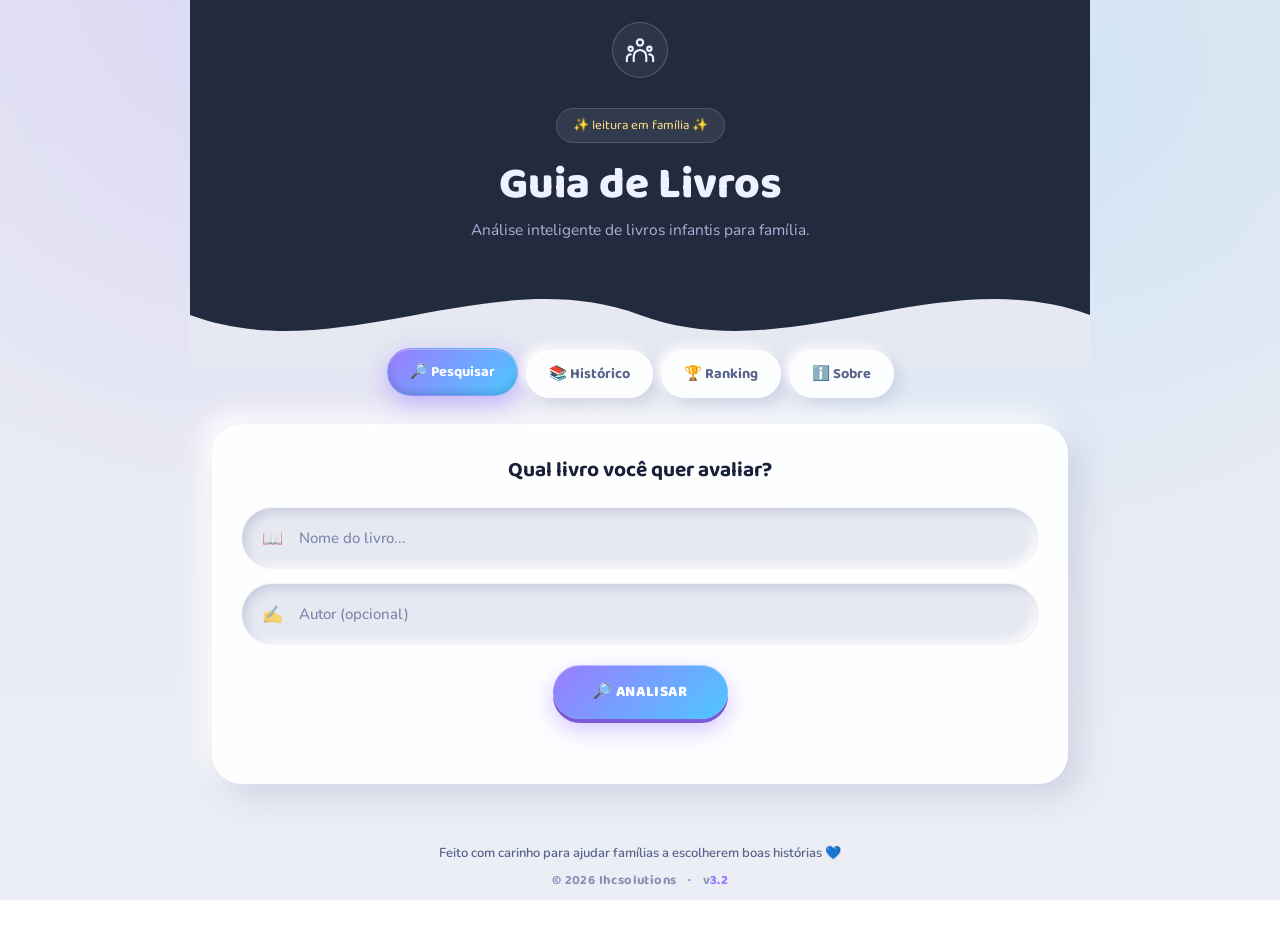
==== index.html @ 789cdbeb "Update index.html v3.2" ====
<!DOCTYPE html>
<html lang="pt-BR">
<head>
<meta charset="UTF-8">
<meta name="viewport" content="width=device-width, initial-scale=1.0">
<title>Guia de Livros — Análise por IA</title>
<link rel="preconnect" href="https://fonts.googleapis.com">
<link rel="preconnect" href="https://fonts.gstatic.com" crossorigin>
<link href="https://fonts.googleapis.com/css2?family=Baloo+2:wght@500;600;700;800&family=Nunito:wght@400;600;700;800&display=swap" rel="stylesheet">
<link rel="stylesheet" href="style.css?v=3.2">
</head>
<body>

<div class="app">

  <header class="hero">
    <div class="hero-topbar">
      <div class="hero-avatar" aria-hidden="true">
        <svg viewBox="0 0 24 24" fill="none" stroke="#eef1ff" stroke-width="1.7" stroke-linecap="round" stroke-linejoin="round">
          <circle cx="12" cy="6" r="2.5"/>
          <path d="M7 21v-4a5 5 0 0 1 10 0v4"/>
          <circle cx="4.5" cy="11" r="1.7"/>
          <path d="M1.5 21v-2.5a3 3 0 0 1 3-3"/>
          <circle cx="19.5" cy="11" r="1.7"/>
          <path d="M22.5 21v-2.5a3 3 0 0 0-3-3"/>
        </svg>
      </div>
    </div>

    <div class="hero-content">
      <div class="badge-top">✨ leitura em família ✨</div>
      <h1 class="title">Guia de Livros</h1>
      <p class="subtitle">Análise inteligente de livros infantis para família.</p>
    </div>
  </header>

  <div class="wave" aria-hidden="true">
    <svg viewBox="0 0 1440 120" preserveAspectRatio="none">
      <path d="M0,60 C240,120 480,0 720,60 C960,120 1200,0 1440,60 L1440,120 L0,120 Z" fill="#E6E8F2"/>
    </svg>
  </div>

  <main class="app-main">

    <nav class="tabs">
      <button class="tab active" data-tab="pesquisar">🔎 Pesquisar</button>
      <button class="tab" data-tab="historico">📚 Histórico</button>
      <button class="tab" data-tab="ranking">🏆 Ranking</button>
      <button class="tab" data-tab="sobre">ℹ️ Sobre</button>
    </nav>

    <section id="tab-pesquisar" class="tab-panel active">
      <div class="search-box">
        <h2>Qual livro você quer avaliar?</h2>

        <div class="search-field">
          <span class="search-icon">📖</span>
          <input id="input-titulo" type="text" placeholder="Nome do livro...">
        </div>

        <div class="search-field">
          <span class="search-icon">✍️</span>
          <input id="input-autor" type="text" placeholder="Autor (opcional)">
        </div>

        <button id="btn-analisar" class="btn-primary">🔎 ANALISAR</button>
        <p id="search-status" class="status"></p>
      </div>

      <div id="resultado" class="resultado hidden"></div>
    </section>

    <section id="tab-historico" class="tab-panel">
      <div class="panel-header">
        <h2>📚 Histórico de consultas</h2>
        <button id="btn-limpar-historico" class="btn-ghost">🗑️ Apagar</button>
      </div>
      <div id="lista-historico"></div>
    </section>

    <section id="tab-ranking" class="tab-panel">
      <div class="panel-header">
        <h2>🏆 Ranking personalizado</h2>
      </div>

      <div class="ranking-controls">
        <label>
          Para qual idade?
          <input id="input-idade" type="number" min="3" max="16" value="9">
          anos
        </label>

        <label>
          Ordenar por
          <select id="select-ordem">
            <option value="recomendacao">🏆 Recomendação</option>
            <option value="qualidade">⭐ Qualidade</option>
            <option value="valores">🧭 Valores</option>
            <option value="sensivel">🟢 Menos sensível</option>
            <option value="cristao">✝️ Cristão</option>
          </select>
        </label>

        <label class="check">
          <input id="filtro-sem-alertas" type="checkbox">
          Só sem alertas
        </label>
      </div>

      <div id="lista-ranking"></div>
    </section>

    <section id="tab-sobre" class="tab-panel">
      <div class="panel-header">
        <h2>ℹ️ Sobre este guia</h2>
      </div>

      <div class="card">
        <h4 class="section-title">📚 O que é</h4>
        <p class="conclusao">Este guia ajuda famílias a escolherem livros infantis com mais segurança. Cada análise é feita por IA, com base em um guia familiar cristão, e mostra critérios objetivos sobre conteúdo sensível, valores e adequação etária.</p>
      </div>

      <div class="card">
        <h4 class="section-title">🧭 Como funciona</h4>
        <p class="conclusao">
          <strong>1.</strong> Você digita o título (e opcionalmente o autor).<br>
          <strong>2.</strong> Buscamos informações em fontes públicas (Google Books, Open Library, resenhas, livrarias, catálogos).<br>
          <strong>3.</strong> A IA lê as evidências e avalia cada critério individualmente.<br>
          <strong>4.</strong> O resultado é apresentado em cartões, com nota geral, veredito e fontes consultadas.
        </p>
      </div>

      <div class="card">
        <h4 class="section-title">⚙️ Confiabilidade da análise</h4>
        <div class="crit-list">
          <div class="crit-item">
            <span class="label">🟢 Alta</span>
            <span style="color: var(--ink-dim); font-size:13px; text-align:right;">Ficha editorial, sinopse e resenhas de várias fontes</span>
          </div>
          <div class="crit-item">
            <span class="label">🟡 Moderada</span>
            <span style="color: var(--ink-dim); font-size:13px; text-align:right;">Algumas fontes, mas faltaram dados em critérios importantes</span>
          </div>
          <div class="crit-item">
            <span class="label">🔴 Baixa</span>
            <span style="color: var(--ink-dim); font-size:13px; text-align:right;">Pouca informação disponível — resultado pode ser incompleto</span>
          </div>
        </div>
      </div>

      <div class="card">
        <h4 class="section-title">🎯 Critérios visíveis</h4>
        <div class="crit-list">
          <div class="crit-item"><span class="label">⚔️ Violência</span></div>
          <p style="font-size:13px; color:var(--ink-dim); margin:-4px 4px 8px;">Presença de brigas, agressões, armas, ferimentos ou atos violentos na narrativa.</p>

          <div class="crit-item"><span class="label">🗣️ Linguagem</span></div>
          <p style="font-size:13px; color:var(--ink-dim); margin:-4px 4px 8px;">Palavrões, xingamentos, gírias vulgares, blasfêmias ou tom desrespeitoso.</p>

          <div class="crit-item"><span class="label">🌈 Identidade de Gênero</span></div>
          <p style="font-size:13px; color:var(--ink-dim); margin:-4px 4px 8px;">Se o livro aborda ou promove discussões sobre identidade de gênero.</p>

          <div class="crit-item"><span class="label">🙏 Religião</span></div>
          <p style="font-size:13px; color:var(--ink-dim); margin:-4px 4px 0;">Que tipo de conteúdo religioso a obra apresenta — é um <strong>rótulo informativo</strong>, não um alerta.</p>
        </div>
      </div>

      <div class="card">
        <h4 class="section-title">📖 Critérios adicionais</h4>
        <p style="font-size:13px; color:var(--ink-dim); margin-bottom:14px;">Ficam dentro do botão <strong>"Saiba mais"</strong> em cada análise.</p>
        <div class="crit-list">
          <div class="crit-item"><span class="label">💞 Sexo</span></div>
          <p style="font-size:13px; color:var(--ink-dim); margin:-4px 4px 8px;">Romance, paquera, beijos, insinuações ou conteúdo sexual.</p>

          <div class="crit-item"><span class="label">😨 Medo / Terror</span></div>
          <p style="font-size:13px; color:var(--ink-dim); margin:-4px 4px 8px;">Cenas assustadoras, suspense intenso, pesadelos ou ameaças.</p>

          <div class="crit-item"><span class="label">☠️ Morte</span></div>
          <p style="font-size:13px; color:var(--ink-dim); margin:-4px 4px 8px;">Se a morte aparece, como é tratada e se é central na narrativa.</p>

          <div class="crit-item"><span class="label">😔 Bullying</span></div>
          <p style="font-size:13px; color:var(--ink-dim); margin:-4px 4px 8px;">Humilhação, perseguição, intimidação ou exclusão entre personagens.</p>

          <div class="crit-item"><span class="label">👨‍👩‍👧 Respeito aos adultos</span></div>
          <p style="font-size:13px; color:var(--ink-dim); margin:-4px 4px 8px;">Como crianças tratam pais, responsáveis e outros adultos.</p>

          <div class="crit-item"><span class="label">🏛️ Respeito à autoridade</span></div>
          <p style="font-size:13px; color:var(--ink-dim); margin:-4px 4px 8px;">Como professores, líderes e regras são retratados.</p>

          <div class="crit-item"><span class="label">🎓 Respeito aos professores</span></div>
          <p style="font-size:13px; color:var(--ink-dim); margin:-4px 4px 8px;">Comportamento dos alunos diante da autoridade escolar.</p>

          <div class="crit-item"><span class="label">📏 Obediência</span></div>
          <p style="font-size:13px; color:var(--ink-dim); margin:-4px 4px 8px;">Se a obediência é valorizada e a desobediência é tratada como algo positivo.</p>

          <div class="crit-item"><span class="label">🔮 Ocultismo</span></div>
          <p style="font-size:13px; color:var(--ink-dim); margin:-4px 4px 8px;">Magia, bruxaria, rituais, espíritos ou práticas esotéricas.</p>

          <div class="crit-item"><span class="label">⛪ Oposição ao cristianismo</span></div>
          <p style="font-size:13px; color:var(--ink-dim); margin:-4px 4px 0;">Se a obra critica, ridiculariza ou ataca a fé cristã.</p>
        </div>
      </div>

      <div class="card">
        <h4 class="section-title">🏷️ Legenda dos selos</h4>
        <div class="crit-list">
          <div class="crit-item"><span class="label">🟢 Tranquilo</span><span class="badge tranquilo">Sem conteúdo relevante</span></div>
          <div class="crit-item"><span class="label">🟡 Atenção</span><span class="badge atencao">Pode exigir consideração</span></div>
          <div class="crit-item"><span class="label">🟠 Sensível</span><span class="badge sensivel">Merece avaliação dos pais</span></div>
          <div class="crit-item"><span class="label">🔴 Forte</span><span class="badge forte">Conteúdo que pede cautela</span></div>
          <div class="crit-item"><span class="label">✝️ Cristão explícito</span><span class="badge cristao">Fé e valores cristãos</span></div>
        </div>
      </div>

      <div class="card">
        <h4 class="section-title">🙏 Legenda da Religião</h4>
        <p style="font-size:13px; color:var(--ink-dim); margin-bottom:14px;">O campo "Religião" é um <strong>rótulo descritivo</strong> — informa o que o livro apresenta, não é um alerta.</p>
        <div class="crit-list">
          <div class="crit-item"><span class="label">⚪ Sem conteúdo religioso</span><span class="tag-religiao sem">Obra secular</span></div>
          <div class="crit-item"><span class="label">✝️ Cristão explícito</span><span class="tag-religiao cristao">Deus, fé, orações</span></div>
          <div class="crit-item"><span class="label">📖 Outra religião</span><span class="tag-religiao outra">Outra tradição</span></div>
          <div class="crit-item"><span class="label">🔮 Ocultismo / misticismo</span><span class="tag-religiao oculto">Magia, rituais</span></div>
          <div class="crit-item"><span class="label">⚠️ Ambíguo / espiritualista</span><span class="tag-religiao ambiguo">Sem doutrina clara</span></div>
        </div>
      </div>

      <div class="card">
        <h4 class="section-title">⚠️ Importante</h4>
        <p class="conclusao">As análises são um apoio à decisão, não substituem a leitura dos pais. Recomendamos sempre ler o livro junto com a criança, especialmente quando há alertas 🟡 🟠 🔴.</p>
      </div>
    </section>

  </main>

  <footer>
    <p class="credit">Feito com carinho para ajudar famílias a escolherem boas histórias 💙</p>
    <p class="copyright">
      © <span id="copy-year"></span> Ihcsolutions
      <span class="dot">·</span>
      v<span id="app-version">3.2</span>
    </p>
  </footer>

</div>

<script src="app.js?v=3.2"></script>
</body>
</html>
---- style.css ----
/* ============================================================
   Guia de Livros — v3.2
   Base: v3.1 + Estado "nao_identificado" + Fontes por critério
   ============================================================ */

:root{
  color-scheme: light;

  /* Fundos */
  --bg-1: #E6E8F2;
  --bg-2: #ECEEF6;

  /* Zona escura */
  --dark-1: #141A29;
  --dark-2: #222B3E;

  /* Ink (texto) */
  --ink: #1a2039;
  --ink-dim: #58638a;
  --ink-soft: #8791b5;
  --ink-on-dark: #eef1ff;
  --ink-on-dark-dim: #aab3d9;

  /* Vidro fosco */
  --glass: rgba(255,255,255,0.78);
  --glass-strong: rgba(255,255,255,0.92);
  --glass-border: rgba(255,255,255,0.85);

  /* Neumorfismo */
  --neu-light: rgba(255,255,255,0.95);
  --neu-dark: rgba(174,180,205,0.55);
  --neu-inset-dark: rgba(174,180,205,0.5);
  --neu-inset-light: rgba(255,255,255,0.95);

  /* Acentos */
  --cyan: #4dc8ff;
  --cyan-2: #a8e6ff;
  --violet: #9b7bff;
  --violet-2: #c6b3ff;
  --gold: #ffc93c;
  --gold-2: #ffe08a;
  --magenta: #ff5c8a;
  --magenta-2: #ff9fc0;
  --coral: #ff7b54;
  --coral-2: #ffb26b;
  --mint: #33d17a;
  --mint-2: #9bffb0;
  --teal: #17c3b2;
  --teal-2: #7be8dc;
  --red: #ff5a5f;
  --yellow: #ffd23f;

  /* Raios */
  --r-pill: 999px;
  --r-sm: 14px;
  --r-md: 22px;
  --r-lg: 30px;
}

*{ box-sizing: border-box; margin: 0; padding: 0; }

html, body{ min-height: 100%; }

body{
  font-family: 'Nunito', sans-serif;
  background:
    radial-gradient(circle at 20% 0%, rgba(155,123,255,0.15), transparent 40%),
    radial-gradient(circle at 80% 10%, rgba(77,200,255,0.15), transparent 40%),
    linear-gradient(180deg, var(--bg-1) 0%, var(--bg-2) 100%);
  background-attachment: fixed;
  color: var(--ink);
  min-height: 100vh;
  -webkit-font-smoothing: antialiased;
}

.app{
  max-width: 900px;
  margin: 0 auto;
  padding: 0 0 20px;
}

/* ============ HERO ============ */
.hero{
  background: var(--dark-2);
  padding: 22px 24px 0;
  color: var(--ink-on-dark);
  position: relative;
}

.hero-topbar{
  display: flex;
  justify-content: center;
  align-items: center;
  margin-bottom: 30px;
}

.hero-avatar{
  width: 56px;
  height: 56px;
  border-radius: 50%;
  display: flex;
  align-items: center;
  justify-content: center;
  background: rgba(255,255,255,0.05);
  border: 1.5px solid rgba(255,255,255,0.20);
  color: #eef1ff;
}

.hero-avatar svg{
  width: 30px;
  height: 30px;
  display: block;
  stroke: #eef1ff;
}

.hero-content{
  text-align: center;
  position: relative;
  z-index: 1;
  padding-bottom: 20px;
}

.badge-top{
  display: inline-flex;
  gap: 8px;
  align-items: center;
  background: rgba(255,255,255,0.08);
  border: 1px solid rgba(255,255,255,0.14);
  padding: 6px 16px;
  border-radius: var(--r-pill);
  font-family: 'Baloo 2', sans-serif;
  font-size: 13px;
  color: var(--gold-2);
  margin-bottom: 18px;
  backdrop-filter: blur(10px);
  -webkit-backdrop-filter: blur(10px);
}

h1.title{
  font-family: 'Baloo 2', sans-serif;
  font-weight: 800;
  font-size: 44px;
  margin: 0 0 10px;
  line-height: 1.1;
  color: var(--ink-on-dark);
}

p.subtitle{
  font-size: 15.5px;
  color: var(--ink-on-dark-dim);
  margin: 0 auto;
  max-width: 480px;
}

/* Onda S-curve */
.wave{
  background: var(--dark-2);
  line-height: 0;
  position: relative;
  margin-bottom: -1px;
}
.wave svg{
  display: block;
  width: 100%;
  height: 110px;
}

/* ============ MAIN ============ */
.app-main{
  padding: 0 22px 30px;
  position: relative;
  z-index: 2;
}

/* Tabs */
.tabs{
  display: flex;
  gap: 8px;
  justify-content: center;
  margin: -20px 0 26px;
  flex-wrap: wrap;
  position: relative;
  z-index: 3;
}

.tab{
  font-family: 'Baloo 2', sans-serif;
  font-weight: 700;
  font-size: 14.5px;
  color: var(--ink-dim);
  background: var(--glass-strong);
  border: 1.5px solid var(--glass-border);
  padding: 11px 22px;
  border-radius: var(--r-pill);
  cursor: pointer;
  backdrop-filter: blur(14px);
  -webkit-backdrop-filter: blur(14px);
  box-shadow:
    6px 6px 14px rgba(174,180,205,0.4),
    -4px -4px 10px rgba(255,255,255,0.9);
  transition: all 0.18s;
}

.tab:hover{
  color: var(--ink);
  transform: translateY(-1px);
  box-shadow:
    7px 7px 16px rgba(174,180,205,0.45),
    -5px -5px 12px rgba(255,255,255,0.95);
}

.tab.active{
  background: linear-gradient(135deg, var(--violet), var(--cyan));
  color: #ffffff;
  border-color: transparent;
  box-shadow:
    0 8px 24px rgba(155,123,255,0.5),
    inset 0 1px 0 rgba(255,255,255,0.35),
    inset 0 -3px 6px rgba(0,0,0,0.15);
  transform: translateY(-2px);
}

.tab-panel{ display: none; }
.tab-panel.active{ display: block; }

/* Search */
.search-box{
  background: var(--glass-strong);
  border: 1.5px solid var(--glass-border);
  border-radius: var(--r-lg);
  padding: 28px;
  backdrop-filter: blur(20px);
  -webkit-backdrop-filter: blur(20px);
  box-shadow:
    12px 12px 30px rgba(174,180,205,0.45),
    -10px -10px 24px rgba(255,255,255,0.95),
    inset 0 1px 0 rgba(255,255,255,0.9);
  text-align: center;
}

.search-box h2{
  font-family: 'Baloo 2', sans-serif;
  font-size: 21px;
  color: var(--ink);
  margin-bottom: 20px;
  font-weight: 700;
}

/* Inputs neumórficos */
.search-field{
  display: flex;
  align-items: center;
  gap: 12px;
  background: #E6E8F2;
  border-radius: var(--r-pill);
  padding: 6px 8px 6px 20px;
  margin-bottom: 14px;
  border: 1px solid rgba(255,255,255,0.6);
  box-shadow:
    inset 4px 4px 10px rgba(174,180,205,0.55),
    inset -4px -4px 10px rgba(255,255,255,0.95);
  transition: box-shadow 0.18s;
}

.search-field:focus-within{
  box-shadow:
    inset 4px 4px 10px rgba(174,180,205,0.55),
    inset -4px -4px 10px rgba(255,255,255,0.95),
    0 0 0 3px rgba(155,123,255,0.25);
}

.search-icon{
  font-size: 17px;
  opacity: 0.65;
  flex-shrink: 0;
}

.search-field input{
  flex: 1;
  background: transparent;
  border: none;
  outline: none;
  padding: 14px 4px;
  font-size: 15px;
  font-family: 'Nunito', sans-serif;
  font-weight: 600;
  color: var(--ink);
  min-width: 0;
}

.search-field input::placeholder{
  color: #7a86ad;
  font-weight: 500;
  opacity: 1;
}

.btn-primary{
  font-family: 'Baloo 2', sans-serif;
  font-weight: 800;
  font-size: 15px;
  letter-spacing: 0.6px;
  color: #ffffff;
  background: linear-gradient(135deg, var(--violet), var(--cyan));
  border: none;
  padding: 15px 40px;
  margin-top: 6px;
  border-radius: var(--r-pill);
  cursor: pointer;
  box-shadow:
    0 10px 24px rgba(155,123,255,0.45),
    0 4px 0 #6c50c4,
    inset 0 1px 0 rgba(255,255,255,0.4);
  transition: transform 0.08s, box-shadow 0.15s;
}

.btn-primary:hover{
  box-shadow:
    0 12px 28px rgba(155,123,255,0.55),
    0 4px 0 #6c50c4,
    inset 0 1px 0 rgba(255,255,255,0.45);
}

.btn-primary:active{
  transform: translateY(4px);
  box-shadow:
    0 4px 12px rgba(155,123,255,0.35),
    0 0 0 #6c50c4,
    inset 0 1px 0 rgba(255,255,255,0.35);
}

.btn-primary:disabled{
  opacity: 0.6;
  cursor: wait;
}

.status{
  margin-top: 16px;
  font-size: 14px;
  color: var(--ink-dim);
  font-weight: 600;
  min-height: 20px;
}

/* Resultado */
.resultado{ margin-top: 24px; }
.hidden{ display: none; }

.card{
  background: var(--glass-strong);
  border: 1.5px solid var(--glass-border);
  border-radius: var(--r-lg);
  padding: 22px;
  margin-bottom: 18px;
  backdrop-filter: blur(20px);
  -webkit-backdrop-filter: blur(20px);
  box-shadow:
    10px 10px 26px rgba(174,180,205,0.4),
    -8px -8px 20px rgba(255,255,255,0.95),
    inset 0 1px 0 rgba(255,255,255,0.9);
  position: relative;
  overflow: hidden;
}

.card::before{
  content: "";
  position: absolute;
  left: 0; top: 0; bottom: 0;
  width: 5px;
  background: var(--accent, var(--violet));
  box-shadow: 0 0 20px var(--accent, var(--violet));
}

.book-header{
  display: grid;
  grid-template-columns: 130px 1fr;
  gap: 20px;
  align-items: flex-start;
}

.cover{
  border-radius: 16px;
  aspect-ratio: 3 / 4;
  display: flex;
  align-items: center;
  justify-content: center;
  position: relative;
  overflow: hidden;
  background: linear-gradient(155deg, var(--violet), var(--cyan));
  font-size: 50px;
  box-shadow:
    10px 14px 26px rgba(60,50,120,0.35),
    inset 0 -4px 10px rgba(0,0,0,0.15),
    inset 0 3px 0 rgba(255,255,255,0.35);
}

.cover img{
  position: absolute;
  inset: 0;
  width: 100%;
  height: 100%;
  object-fit: cover;
}

.book-info h3{
  font-family: 'Baloo 2', sans-serif;
  font-size: 22px;
  color: var(--ink);
  margin-bottom: 4px;
  line-height: 1.2;
  font-weight: 700;
}

.book-info .autor{
  font-size: 14px;
  color: var(--ink-dim);
  margin-bottom: 12px;
  font-weight: 600;
}

.meta-line{
  display: flex;
  flex-wrap: wrap;
  gap: 12px;
  font-size: 13px;
  color: var(--ink-dim);
  margin-bottom: 8px;
  font-weight: 500;
}

.meta-line b{ color: var(--ink); }

.age-line{
  display: inline-flex;
  align-items: center;
  gap: 6px;
  font-family: 'Baloo 2', sans-serif;
  font-size: 13px;
  font-weight: 700;
  padding: 6px 14px;
  border-radius: var(--r-pill);
  background: linear-gradient(135deg, rgba(77,200,255,0.2), rgba(155,123,255,0.2));
  color: #5c4ec4;
  margin-top: 6px;
  border: 1px solid rgba(155,123,255,0.25);
}

.score-box{
  margin-top: 16px;
  padding: 16px 18px;
  border-radius: var(--r-md);
  background: linear-gradient(135deg, rgba(255,201,60,0.18), rgba(255,123,84,0.14));
  border: 1.5px solid rgba(255,201,60,0.4);
  display: flex;
  align-items: center;
  gap: 16px;
  flex-wrap: wrap;
  box-shadow:
    inset 0 1px 0 rgba(255,255,255,0.7),
    0 4px 12px rgba(255,180,60,0.2);
}

.score-num{
  font-family: 'Baloo 2', sans-serif;
  font-size: 44px;
  font-weight: 800;
  line-height: 1;
  background: linear-gradient(135deg, #f39c12, var(--coral));
  -webkit-background-clip: text;
  background-clip: text;
  color: transparent;
}

.score-num small{
  font-size: 16px;
  color: var(--ink-soft);
  font-weight: 500;
  -webkit-text-fill-color: var(--ink-soft);
}

.verdict-text{
  font-family: 'Baloo 2', sans-serif;
  font-size: 16px;
  font-weight: 700;
  color: var(--ink);
}

.verdict-text.tranquilo{ color: #1e8a4a; }
.verdict-text.atencao  { color: #b5860a; }
.verdict-text.sensivel { color: #c9532a; }
.verdict-text.forte    { color: #c0392b; }
.verdict-text.cristao  { color: #0d8a7a; }

.section-title{
  font-family: 'Baloo 2', sans-serif;
  font-size: 15px;
  font-weight: 700;
  color: #5c4ec4;
  margin: 4px 0 14px;
  display: flex;
  align-items: center;
  gap: 8px;
  letter-spacing: 0.3px;
}

.crit-list{
  display: flex;
  flex-direction: column;
  gap: 8px;
}

.crit-item{
  display: flex;
  justify-content: space-between;
  align-items: center;
  padding: 11px 15px;
  border-radius: var(--r-sm);
  background: rgba(255,255,255,0.65);
  border: 1px solid rgba(255,255,255,0.9);
  font-size: 14px;
  color: var(--ink);
  box-shadow:
    inset 0 1px 0 rgba(255,255,255,1),
    0 2px 6px rgba(174,180,205,0.25);
}

.crit-item .label{
  display: flex;
  align-items: center;
  gap: 9px;
  font-weight: 600;
  color: var(--ink);
}

.crit-item .badge{
  font-family: 'Baloo 2', sans-serif;
  font-weight: 700;
  font-size: 12.5px;
  padding: 5px 12px;
  border-radius: var(--r-pill);
  white-space: nowrap;
  display: inline-flex;
  align-items: center;
  gap: 5px;
  box-shadow: inset 0 1px 0 rgba(255,255,255,0.6);
}

.badge.tranquilo{ background: linear-gradient(135deg, #d4f5e1, #a8e9c4); color: #14703a; }
.badge.atencao  { background: linear-gradient(135deg, #fff3c4, #ffe08a); color: #8a6100; }
.badge.sensivel { background: linear-gradient(135deg, #ffe0cc, #ffb999); color: #a1410f; }
.badge.forte    { background: linear-gradient(135deg, #ffd1d1, #ff9b9b); color: #a02020; }
.badge.cristao  { background: linear-gradient(135deg, #c8f5f0, #8de8df); color: #0a6b60; }

.toggle-btn{
  margin-top: 14px;
  width: 100%;
  background: rgba(255,255,255,0.7);
  border: 1.5px dashed rgba(155,123,255,0.5);
  color: var(--ink-dim);
  font-family: 'Baloo 2', sans-serif;
  font-weight: 700;
  font-size: 13.5px;
  padding: 12px 14px;
  border-radius: var(--r-md);
  cursor: pointer;
  display: flex;
  align-items: center;
  justify-content: center;
  gap: 8px;
  transition: all 0.18s;
  box-shadow: 0 2px 8px rgba(174,180,205,0.2);
}

.toggle-btn:hover{
  background: rgba(255,255,255,0.95);
  color: var(--ink);
  border-color: var(--violet);
  transform: translateY(-1px);
  box-shadow: 0 4px 12px rgba(155,123,255,0.25);
}

.toggle-btn .arrow{
  display: inline-block;
  transition: transform 0.2s;
  font-size: 11px;
}

.toggle-btn.open .arrow{ transform: rotate(90deg); }

.hidden-criteria{
  margin-top: 10px;
  display: none;
  flex-direction: column;
  gap: 8px;
}

.hidden-criteria.open{ display: flex; }

.conclusao{
  font-size: 14.5px;
  line-height: 1.75;
  color: #2c3350;
  font-weight: 500;
}

.fontes{
  font-size: 12px;
  color: var(--ink-soft);
  margin-top: 12px;
  font-style: italic;
}

.fontes a{
  color: var(--violet);
  text-decoration: none;
  font-weight: 600;
}

.fontes a:hover{ text-decoration: underline; }

/* Painéis */
.panel-header{
  display: flex;
  justify-content: space-between;
  align-items: center;
  margin-bottom: 18px;
  flex-wrap: wrap;
  gap: 12px;
}

.panel-header h2{
  font-family: 'Baloo 2', sans-serif;
  font-size: 22px;
  color: var(--ink);
  font-weight: 700;
}

.btn-ghost{
  font-family: 'Baloo 2', sans-serif;
  font-weight: 700;
  background: var(--glass-strong);
  color: var(--ink-dim);
  border: 1.5px solid var(--glass-border);
  padding: 9px 18px;
  border-radius: var(--r-pill);
  cursor: pointer;
  font-size: 13px;
  backdrop-filter: blur(10px);
  -webkit-backdrop-filter: blur(10px);
  box-shadow:
    5px 5px 12px rgba(174,180,205,0.35),
    -3px -3px 8px rgba(255,255,255,0.9);
  transition: all 0.15s;
}

.btn-ghost:hover{
  color: var(--ink);
  transform: translateY(-1px);
  box-shadow:
    6px 6px 14px rgba(174,180,205,0.45),
    -4px -4px 10px rgba(255,255,255,0.95);
}

.livro-item, .rank-item{
  background: var(--glass-strong);
  border: 1.5px solid var(--glass-border);
  border-radius: var(--r-lg);
  padding: 18px 20px;
  margin-bottom: 12px;
  display: flex;
  justify-content: space-between;
  align-items: center;
  gap: 16px;
  backdrop-filter: blur(16px);
  -webkit-backdrop-filter: blur(16px);
  box-shadow:
    8px 8px 20px rgba(174,180,205,0.35),
    -6px -6px 14px rgba(255,255,255,0.95),
    inset 0 1px 0 rgba(255,255,255,0.9);
  transition: transform 0.15s, box-shadow 0.15s;
}

.livro-item:hover, .rank-item:hover{
  transform: translateY(-2px);
  box-shadow:
    10px 12px 24px rgba(174,180,205,0.45),
    -8px -8px 18px rgba(255,255,255,0.95),
    inset 0 1px 0 rgba(255,255,255,0.9);
}

.livro-item .info h4{
  font-family: 'Baloo 2', sans-serif;
  font-size: 17px;
  color: var(--ink);
  margin-bottom: 4px;
  font-weight: 700;
}

.livro-item .info p{
  font-size: 13px;
  color: var(--ink-dim);
  margin-bottom: 4px;
  font-weight: 500;
}

.livro-item .info .meta-inline{
  display: flex;
  flex-wrap: wrap;
  gap: 10px;
  font-size: 12.5px;
  margin-top: 8px;
  align-items: center;
}

.livro-item .acoes{
  display: flex;
  gap: 8px;
}

.icon-btn{
  background: var(--glass-strong);
  border: 1.5px solid var(--glass-border);
  border-radius: var(--r-sm);
  padding: 10px 13px;
  cursor: pointer;
  font-size: 14px;
  color: var(--ink);
  backdrop-filter: blur(10px);
  -webkit-backdrop-filter: blur(10px);
  box-shadow:
    4px 4px 10px rgba(174,180,205,0.35),
    -3px -3px 8px rgba(255,255,255,0.9);
  transition: all 0.15s;
}

.icon-btn:hover{
  transform: translateY(-1px);
  box-shadow:
    5px 5px 12px rgba(174,180,205,0.45),
    -4px -4px 10px rgba(255,255,255,0.95);
}

.empty-state{
  text-align: center;
  padding: 48px 20px;
  color: var(--ink-dim);
  font-size: 14px;
  background: var(--glass-strong);
  border: 1.5px dashed rgba(155,123,255,0.4);
  border-radius: var(--r-lg);
  font-weight: 600;
  box-shadow:
    inset 0 1px 0 rgba(255,255,255,0.9),
    0 8px 20px rgba(174,180,205,0.25);
}

.empty-state strong{ color: var(--violet); font-weight: 800; }

.ranking-controls{
  background: var(--glass-strong);
  border: 1.5px solid var(--glass-border);
  border-radius: var(--r-lg);
  padding: 20px;
  margin-bottom: 18px;
  display: flex;
  flex-wrap: wrap;
  gap: 18px;
  align-items: center;
  backdrop-filter: blur(16px);
  -webkit-backdrop-filter: blur(16px);
  box-shadow:
    10px 10px 24px rgba(174,180,205,0.4),
    -8px -8px 20px rgba(255,255,255,0.95),
    inset 0 1px 0 rgba(255,255,255,0.9);
}

.ranking-controls label{
  font-size: 14px;
  display: flex;
  align-items: center;
  gap: 8px;
  color: var(--ink-dim);
  font-weight: 700;
}

.ranking-controls input[type="number"]{
  width: 78px;
  padding: 10px 14px;
  border: 1px solid rgba(255,255,255,0.7);
  border-radius: var(--r-sm);
  font-size: 14px;
  font-family: 'Nunito', sans-serif;
  background: #E6E8F2;
  color: var(--ink);
  font-weight: 700;
  box-shadow:
    inset 3px 3px 8px rgba(174,180,205,0.55),
    inset -3px -3px 8px rgba(255,255,255,0.95);
  -webkit-appearance: none;
  appearance: none;
}

.ranking-controls input[type="number"]:focus{
  outline: none;
  box-shadow:
    inset 3px 3px 8px rgba(174,180,205,0.55),
    inset -3px -3px 8px rgba(255,255,255,0.95),
    0 0 0 3px rgba(155,123,255,0.25);
}

.ranking-controls select{
  padding: 10px 36px 10px 14px;
  border: 1px solid rgba(255,255,255,0.7);
  border-radius: var(--r-sm);
  font-size: 14px;
  font-family: 'Nunito', sans-serif;
  background-color: #E6E8F2;
  background-image: url("data:image/svg+xml;charset=UTF-8,%3csvg xmlns='http://www.w3.org/2000/svg' viewBox='0 0 24 24' fill='none' stroke='%2358638a' stroke-width='2.4'%3e%3cpolyline points='6 9 12 15 18 9'/%3e%3c/svg%3e");
  background-repeat: no-repeat;
  background-position: right 10px center;
  background-size: 16px;
  color: var(--ink);
  font-weight: 700;
  cursor: pointer;
  box-shadow:
    inset 3px 3px 8px rgba(174,180,205,0.55),
    inset -3px -3px 8px rgba(255,255,255,0.95);
  -webkit-appearance: none;
  appearance: none;
}

.ranking-controls select:focus{
  outline: none;
  box-shadow:
    inset 3px 3px 8px rgba(174,180,205,0.55),
    inset -3px -3px 8px rgba(255,255,255,0.95),
    0 0 0 3px rgba(155,123,255,0.25);
}

.ranking-controls input[type="checkbox"]{
  width: 20px;
  height: 20px;
  accent-color: var(--violet);
  cursor: pointer;
}

.rank-item{ align-items: center; }

.rank-pos{
  font-family: 'Baloo 2', sans-serif;
  font-size: 28px;
  font-weight: 800;
  min-width: 48px;
  text-align: center;
}

.rank-pos.gold  { color: #f39c12; text-shadow: 0 0 18px rgba(255,201,60,0.6); }
.rank-pos.silver{ color: #8891b8; }
.rank-pos.bronze{ color: #c9764a; }
.rank-pos.other { color: var(--ink-soft); font-size: 20px; }

.rank-body{ flex: 1; }

.rank-body h4{
  font-family: 'Baloo 2', sans-serif;
  font-size: 17px;
  color: var(--ink);
  margin-bottom: 3px;
  font-weight: 700;
}

.rank-body .autor{
  font-size: 13px;
  color: var(--ink-dim);
  margin-bottom: 6px;
  font-weight: 500;
}

.rank-body .meta{
  display: flex;
  flex-wrap: wrap;
  gap: 10px;
  font-size: 12.5px;
  align-items: center;
  color: var(--ink-dim);
  font-weight: 600;
}

footer{
  text-align: center;
  padding: 30px 20px 26px;
}

footer .credit{
  margin-bottom: 8px;
  font-size: 13px;
  color: var(--ink-dim);
  font-weight: 600;
}

footer .copyright{
  font-family: 'Baloo 2', sans-serif;
  font-weight: 700;
  font-size: 13px;
  letter-spacing: 0.4px;
  color: var(--ink-soft);
}

footer .copyright .dot{
  margin: 0 8px;
  color: var(--violet);
}

footer .copyright #app-version{
  color: var(--violet);
  font-weight: 800;
}

/* ============================================================
   v3.1 — Adições
   ============================================================ */

/* Tag de Religião (rótulo descritivo, não semáforo) */
.tag-religiao{
  font-family: 'Baloo 2', sans-serif;
  font-weight: 700;
  font-size: 12.5px;
  padding: 5px 12px;
  border-radius: var(--r-pill);
  white-space: nowrap;
  display: inline-flex;
  align-items: center;
  gap: 5px;
  box-shadow: inset 0 1px 0 rgba(255,255,255,0.6);
  border: 1px solid transparent;
}
.tag-religiao.sem     { background: rgba(140,150,180,0.20); color: #4a5470; border-color: rgba(140,150,180,0.35); }
.tag-religiao.cristao { background: linear-gradient(135deg, #c8f5f0, #8de8df); color: #0a6b60; }
.tag-religiao.outra   { background: linear-gradient(135deg, #d8e7ff, #a9c8ff); color: #234d8f; }
.tag-religiao.oculto  { background: linear-gradient(135deg, #e8dcff, #c6b3ff); color: #5c2ea8; }
.tag-religiao.ambiguo { background: linear-gradient(135deg, #fff3c4, #ffe08a); color: #8a6100; }

/* Selo de confiabilidade */
.confiabilidade{
  display: inline-flex;
  align-items: center;
  gap: 6px;
  font-family: 'Baloo 2', sans-serif;
  font-weight: 700;
  font-size: 12px;
  padding: 5px 12px;
  border-radius: var(--r-pill);
  margin-bottom: 12px;
  border: 1px solid transparent;
}
.confiabilidade.alta     { background: linear-gradient(135deg, #d4f5e1, #a8e9c4); color: #14703a; }
.confiabilidade.moderada { background: linear-gradient(135deg, #fff3c4, #ffe08a); color: #8a6100; }
.confiabilidade.baixa    { background: linear-gradient(135deg, #ffd1d1, #ff9b9b); color: #a02020; }

/* Ajustes da aba Sobre */
#tab-sobre .card + .card{ margin-top: 0; }
#tab-sobre .conclusao{ color: var(--ink-dim); }
#tab-sobre .conclusao strong{ color: var(--ink); font-weight: 700; }
#tab-sobre .crit-item + p{ margin-top: -2px; }

/* Responsivo */
@media (max-width: 640px){
  .hero{ padding: 18px 18px 0; }
  h1.title{ font-size: 34px; }
  .book-header{ grid-template-columns: 1fr; }
  .cover{ aspect-ratio: 16/9; max-height: 180px; }
  .score-box{ flex-direction: column; align-items: flex-start; }
  .livro-item{ flex-direction: column; align-items: stretch; }
  .livro-item .acoes{ justify-content: flex-end; }
  .tabs{ margin-top: -14px; }
  .tab{ font-size: 13px; padding: 10px 16px; }
}
/* ============================================================
   v3.2 — Adições: nao_identificado + fontes por critério
   ============================================================ */

/* Selo cinza: não identificado */
.badge.nao-ident{
  background: rgba(140,150,180,0.20);
  color: #4a5470;
  border: 1px solid rgba(140,150,180,0.35);
}
.tag-religiao.nao-ident{
  background: rgba(140,150,180,0.20);
  color: #4a5470;
  border-color: rgba(140,150,180,0.35);
}

/* Novo layout de critério (label + badge na linha, fonte abaixo) */
.crit-item{
  flex-direction: column;
  align-items: stretch;
  gap: 6px;
}
.crit-main{
  display: flex;
  justify-content: space-between;
  align-items: center;
  gap: 10px;
}
.crit-fonte{
  font-size: 11.5px;
  color: var(--ink-soft);
  font-style: italic;
  padding-left: 4px;
  line-height: 1.4;
}
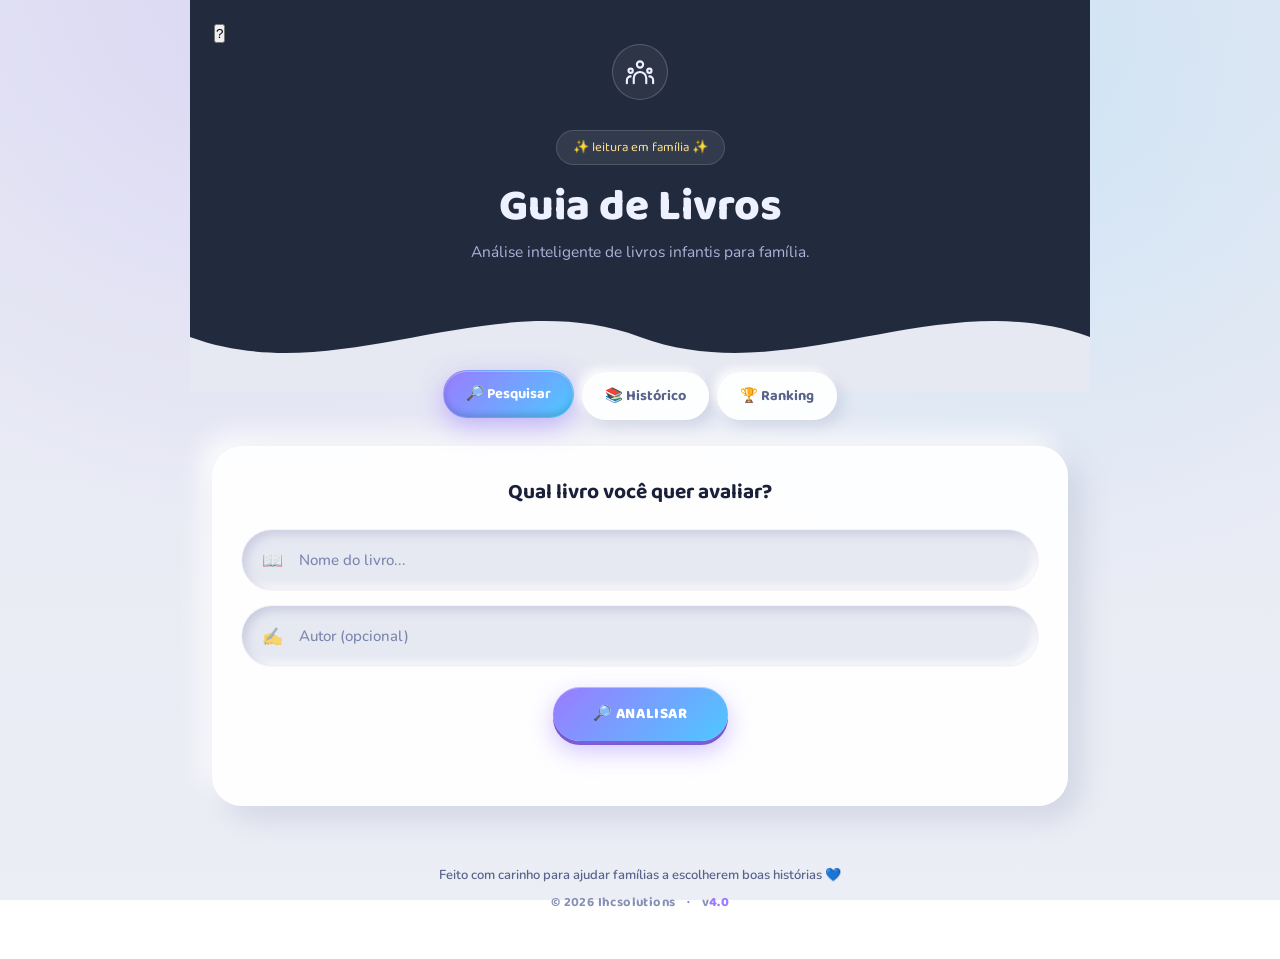
==== commit 98e07a24: "Update index.html v4.1" ====
--- a/index.html
+++ b/index.html
@@ -7,13 +7,15 @@
 <link rel="preconnect" href="https://fonts.googleapis.com">
 <link rel="preconnect" href="https://fonts.gstatic.com" crossorigin>
 <link href="https://fonts.googleapis.com/css2?family=Baloo+2:wght@500;600;700;800&family=Nunito:wght@400;600;700;800&display=swap" rel="stylesheet">
-<link rel="stylesheet" href="style.css?v=3.2">
+<link rel="stylesheet" href="style.css?v=4.1">
 </head>
 <body>
 
 <div class="app">
 
   <header class="hero">
+    <button class="btn-sobre" id="btn-sobre" aria-label="Sobre este guia">?</button>
+
     <div class="hero-topbar">
       <div class="hero-avatar" aria-hidden="true">
         <svg viewBox="0 0 24 24" fill="none" stroke="#eef1ff" stroke-width="1.7" stroke-linecap="round" stroke-linejoin="round">
@@ -46,7 +48,6 @@
       <button class="tab active" data-tab="pesquisar">🔎 Pesquisar</button>
       <button class="tab" data-tab="historico">📚 Histórico</button>
       <button class="tab" data-tab="ranking">🏆 Ranking</button>
-      <button class="tab" data-tab="sobre">ℹ️ Sobre</button>
     </nav>
 
     <section id="tab-pesquisar" class="tab-panel active">
@@ -110,19 +111,37 @@
       <div id="lista-ranking"></div>
     </section>
 
-    <section id="tab-sobre" class="tab-panel">
-      <div class="panel-header">
-        <h2>ℹ️ Sobre este guia</h2>
-      </div>
-
-      <div class="card">
-        <h4 class="section-title">📚 O que é</h4>
-        <p class="conclusao">Este guia ajuda famílias a escolherem livros infantis com mais segurança. Cada análise é feita por IA, com base em um guia familiar cristão, e mostra critérios objetivos sobre conteúdo sensível, valores e adequação etária.</p>
-      </div>
-
-      <div class="card">
-        <h4 class="section-title">🧭 Como funciona</h4>
-        <p class="conclusao">
+  </main>
+
+  <footer>
+    <p class="credit">Feito com carinho para ajudar famílias a escolherem boas histórias 💙</p>
+    <p class="copyright">
+      © <span id="copy-year"></span> Ihcsolutions
+      <span class="dot">·</span>
+      v<span id="app-version">4.1</span>
+    </p>
+  </footer>
+
+</div>
+
+<!-- ============ MODAL SOBRE ============ -->
+<div class="modal-overlay hidden" id="modal-sobre">
+  <div class="modal-box" role="dialog" aria-labelledby="modal-titulo">
+    <div class="modal-header">
+      <h2 id="modal-titulo">ℹ️ Sobre este guia</h2>
+      <button class="modal-close" id="modal-close" aria-label="Fechar">✕</button>
+    </div>
+
+    <div class="modal-body">
+
+      <div class="modal-section">
+        <h3>📚 O que é</h3>
+        <p>Este guia ajuda famílias a escolherem livros infantis com mais segurança. Cada análise é feita por IA, com base em um guia familiar cristão, e mostra critérios objetivos sobre conteúdo sensível, valores e adequação etária.</p>
+      </div>
+
+      <div class="modal-section">
+        <h3>🧭 Como funciona</h3>
+        <p>
           <strong>1.</strong> Você digita o título (e opcionalmente o autor).<br>
           <strong>2.</strong> Buscamos informações em fontes públicas (Google Books, Open Library, resenhas, livrarias, catálogos).<br>
           <strong>3.</strong> A IA lê as evidências e avalia cada critério individualmente.<br>
@@ -130,119 +149,74 @@
         </p>
       </div>
 
-      <div class="card">
-        <h4 class="section-title">⚙️ Confiabilidade da análise</h4>
-        <div class="crit-list">
-          <div class="crit-item">
-            <span class="label">🟢 Alta</span>
-            <span style="color: var(--ink-dim); font-size:13px; text-align:right;">Ficha editorial, sinopse e resenhas de várias fontes</span>
-          </div>
-          <div class="crit-item">
-            <span class="label">🟡 Moderada</span>
-            <span style="color: var(--ink-dim); font-size:13px; text-align:right;">Algumas fontes, mas faltaram dados em critérios importantes</span>
-          </div>
-          <div class="crit-item">
-            <span class="label">🔴 Baixa</span>
-            <span style="color: var(--ink-dim); font-size:13px; text-align:right;">Pouca informação disponível — resultado pode ser incompleto</span>
-          </div>
-        </div>
-      </div>
-
-      <div class="card">
-        <h4 class="section-title">🎯 Critérios visíveis</h4>
-        <div class="crit-list">
-          <div class="crit-item"><span class="label">⚔️ Violência</span></div>
-          <p style="font-size:13px; color:var(--ink-dim); margin:-4px 4px 8px;">Presença de brigas, agressões, armas, ferimentos ou atos violentos na narrativa.</p>
-
-          <div class="crit-item"><span class="label">🗣️ Linguagem</span></div>
-          <p style="font-size:13px; color:var(--ink-dim); margin:-4px 4px 8px;">Palavrões, xingamentos, gírias vulgares, blasfêmias ou tom desrespeitoso.</p>
-
-          <div class="crit-item"><span class="label">🌈 Identidade de Gênero</span></div>
-          <p style="font-size:13px; color:var(--ink-dim); margin:-4px 4px 8px;">Se o livro aborda ou promove discussões sobre identidade de gênero.</p>
-
-          <div class="crit-item"><span class="label">🙏 Religião</span></div>
-          <p style="font-size:13px; color:var(--ink-dim); margin:-4px 4px 0;">Que tipo de conteúdo religioso a obra apresenta — é um <strong>rótulo informativo</strong>, não um alerta.</p>
-        </div>
-      </div>
-
-      <div class="card">
-        <h4 class="section-title">📖 Critérios adicionais</h4>
-        <p style="font-size:13px; color:var(--ink-dim); margin-bottom:14px;">Ficam dentro do botão <strong>"Saiba mais"</strong> em cada análise.</p>
-        <div class="crit-list">
-          <div class="crit-item"><span class="label">💞 Sexo</span></div>
-          <p style="font-size:13px; color:var(--ink-dim); margin:-4px 4px 8px;">Romance, paquera, beijos, insinuações ou conteúdo sexual.</p>
-
-          <div class="crit-item"><span class="label">😨 Medo / Terror</span></div>
-          <p style="font-size:13px; color:var(--ink-dim); margin:-4px 4px 8px;">Cenas assustadoras, suspense intenso, pesadelos ou ameaças.</p>
-
-          <div class="crit-item"><span class="label">☠️ Morte</span></div>
-          <p style="font-size:13px; color:var(--ink-dim); margin:-4px 4px 8px;">Se a morte aparece, como é tratada e se é central na narrativa.</p>
-
-          <div class="crit-item"><span class="label">😔 Bullying</span></div>
-          <p style="font-size:13px; color:var(--ink-dim); margin:-4px 4px 8px;">Humilhação, perseguição, intimidação ou exclusão entre personagens.</p>
-
-          <div class="crit-item"><span class="label">👨‍👩‍👧 Respeito aos adultos</span></div>
-          <p style="font-size:13px; color:var(--ink-dim); margin:-4px 4px 8px;">Como crianças tratam pais, responsáveis e outros adultos.</p>
-
-          <div class="crit-item"><span class="label">🏛️ Respeito à autoridade</span></div>
-          <p style="font-size:13px; color:var(--ink-dim); margin:-4px 4px 8px;">Como professores, líderes e regras são retratados.</p>
-
-          <div class="crit-item"><span class="label">🎓 Respeito aos professores</span></div>
-          <p style="font-size:13px; color:var(--ink-dim); margin:-4px 4px 8px;">Comportamento dos alunos diante da autoridade escolar.</p>
-
-          <div class="crit-item"><span class="label">📏 Obediência</span></div>
-          <p style="font-size:13px; color:var(--ink-dim); margin:-4px 4px 8px;">Se a obediência é valorizada e a desobediência é tratada como algo positivo.</p>
-
-          <div class="crit-item"><span class="label">🔮 Ocultismo</span></div>
-          <p style="font-size:13px; color:var(--ink-dim); margin:-4px 4px 8px;">Magia, bruxaria, rituais, espíritos ou práticas esotéricas.</p>
-
-          <div class="crit-item"><span class="label">⛪ Oposição ao cristianismo</span></div>
-          <p style="font-size:13px; color:var(--ink-dim); margin:-4px 4px 0;">Se a obra critica, ridiculariza ou ataca a fé cristã.</p>
-        </div>
-      </div>
-
-      <div class="card">
-        <h4 class="section-title">🏷️ Legenda dos selos</h4>
-        <div class="crit-list">
-          <div class="crit-item"><span class="label">🟢 Tranquilo</span><span class="badge tranquilo">Sem conteúdo relevante</span></div>
-          <div class="crit-item"><span class="label">🟡 Atenção</span><span class="badge atencao">Pode exigir consideração</span></div>
-          <div class="crit-item"><span class="label">🟠 Sensível</span><span class="badge sensivel">Merece avaliação dos pais</span></div>
-          <div class="crit-item"><span class="label">🔴 Forte</span><span class="badge forte">Conteúdo que pede cautela</span></div>
-          <div class="crit-item"><span class="label">✝️ Cristão explícito</span><span class="badge cristao">Fé e valores cristãos</span></div>
-        </div>
-      </div>
-
-      <div class="card">
-        <h4 class="section-title">🙏 Legenda da Religião</h4>
-        <p style="font-size:13px; color:var(--ink-dim); margin-bottom:14px;">O campo "Religião" é um <strong>rótulo descritivo</strong> — informa o que o livro apresenta, não é um alerta.</p>
-        <div class="crit-list">
-          <div class="crit-item"><span class="label">⚪ Sem conteúdo religioso</span><span class="tag-religiao sem">Obra secular</span></div>
-          <div class="crit-item"><span class="label">✝️ Cristão explícito</span><span class="tag-religiao cristao">Deus, fé, orações</span></div>
-          <div class="crit-item"><span class="label">📖 Outra religião</span><span class="tag-religiao outra">Outra tradição</span></div>
-          <div class="crit-item"><span class="label">🔮 Ocultismo / misticismo</span><span class="tag-religiao oculto">Magia, rituais</span></div>
-          <div class="crit-item"><span class="label">⚠️ Ambíguo / espiritualista</span><span class="tag-religiao ambiguo">Sem doutrina clara</span></div>
-        </div>
-      </div>
-
-      <div class="card">
-        <h4 class="section-title">⚠️ Importante</h4>
-        <p class="conclusao">As análises são um apoio à decisão, não substituem a leitura dos pais. Recomendamos sempre ler o livro junto com a criança, especialmente quando há alertas 🟡 🟠 🔴.</p>
-      </div>
-    </section>
-
-  </main>
-
-  <footer>
-    <p class="credit">Feito com carinho para ajudar famílias a escolherem boas histórias 💙</p>
-    <p class="copyright">
-      © <span id="copy-year"></span> Ihcsolutions
-      <span class="dot">·</span>
-      v<span id="app-version">3.2</span>
-    </p>
-  </footer>
-
+      <div class="modal-section">
+        <h3>⚙️ Confiabilidade da análise</h3>
+        <div class="crit-list">
+          <div class="crit-item"><div class="crit-main"><span class="label">🟢 Alta</span></div><div class="crit-fonte">Ficha editorial, sinopse e resenhas de várias fontes.</div></div>
+          <div class="crit-item"><div class="crit-main"><span class="label">🟡 Moderada</span></div><div class="crit-fonte">Algumas fontes, mas faltaram dados em critérios importantes.</div></div>
+          <div class="crit-item"><div class="crit-main"><span class="label">🔴 Baixa</span></div><div class="crit-fonte">Pouca informação disponível — resultado pode ser incompleto.</div></div>
+        </div>
+      </div>
+
+      <div class="modal-section">
+        <h3>🎯 Critérios visíveis</h3>
+        <div class="crit-list">
+          <div class="crit-item"><div class="crit-main"><span class="label">⚔️ Violência</span></div><div class="crit-fonte">Brigas, agressões, armas, ferimentos, atos violentos. <strong>Também inclui:</strong> discurso de ódio, racismo, antissemitismo, apologia ao nazismo ou a qualquer forma de discriminação racial ou étnica.</div></div>
+          <div class="crit-item"><div class="crit-main"><span class="label">🗣️ Linguagem</span></div><div class="crit-fonte">Palavrões, xingamentos, gírias vulgares, blasfêmias ou tom desrespeitoso.</div></div>
+          <div class="crit-item"><div class="crit-main"><span class="label">🌈 Identidade de Gênero</span></div><div class="crit-fonte">Se o livro aborda ou promove discussões sobre identidade de gênero.</div></div>
+          <div class="crit-item"><div class="crit-main"><span class="label">🙏 Religião</span></div><div class="crit-fonte">Tipo de conteúdo religioso da obra. É um <strong>rótulo informativo</strong>, não um alerta.</div></div>
+        </div>
+      </div>
+
+      <div class="modal-section">
+        <h3>📖 Critérios adicionais</h3>
+        <p class="modal-sub">Ficam dentro do botão <strong>"Saiba mais"</strong> em cada análise.</p>
+        <div class="crit-list">
+          <div class="crit-item"><div class="crit-main"><span class="label">💞 Sexo</span></div><div class="crit-fonte">Romance, paquera, beijos, insinuações ou conteúdo sexual.</div></div>
+          <div class="crit-item"><div class="crit-main"><span class="label">😨 Medo / Terror</span></div><div class="crit-fonte">Cenas assustadoras, suspense intenso, pesadelos ou ameaças.</div></div>
+          <div class="crit-item"><div class="crit-main"><span class="label">☠️ Morte</span></div><div class="crit-fonte">Se a morte aparece, como é tratada e se é central na narrativa.</div></div>
+          <div class="crit-item"><div class="crit-main"><span class="label">😔 Bullying</span></div><div class="crit-fonte">Agressão sistemática: perseguição, humilhação repetida, intimidação ou exclusão. Foco no padrão, não em atitude isolada.</div></div>
+          <div class="crit-item"><div class="crit-main"><span class="label">🤝 Respeito</span></div><div class="crit-fonte">Tom e atitude dos personagens uns com os outros: educação, cortesia, sarcasmo, malcriação, tratamento dado a adultos, idosos, autoridades e colegas.</div></div>
+          <div class="crit-item"><div class="crit-main"><span class="label">📏 Obediência</span></div><div class="crit-fonte">Se a obediência é valorizada e a desobediência é tratada como positiva ou engraçada.</div></div>
+          <div class="crit-item"><div class="crit-main"><span class="label">🔮 Ocultismo</span></div><div class="crit-fonte">Magia, bruxaria, rituais, espíritos ou práticas esotéricas.</div></div>
+          <div class="crit-item"><div class="crit-main"><span class="label">⛪ Oposição ao cristianismo</span></div><div class="crit-fonte">Se a obra critica, ridiculariza ou ataca a fé cristã.</div></div>
+        </div>
+      </div>
+
+      <div class="modal-section">
+        <h3>🏷️ Legenda dos selos</h3>
+        <div class="crit-list">
+          <div class="crit-item"><div class="crit-main"><span class="label">🟢 Tranquilo</span><span class="badge tranquilo">Sem conteúdo relevante</span></div></div>
+          <div class="crit-item"><div class="crit-main"><span class="label">🟡 Atenção</span><span class="badge atencao">Pode exigir consideração</span></div></div>
+          <div class="crit-item"><div class="crit-main"><span class="label">🟠 Sensível</span><span class="badge sensivel">Merece avaliação dos pais</span></div></div>
+          <div class="crit-item"><div class="crit-main"><span class="label">🔴 Forte</span><span class="badge forte">Conteúdo que pede cautela</span></div></div>
+          <div class="crit-item"><div class="crit-main"><span class="label">✝️ Cristão explícito</span><span class="badge cristao">Fé e valores cristãos</span></div></div>
+          <div class="crit-item"><div class="crit-main"><span class="label">⚪ Não identificado</span><span class="badge nao-ident">Sem evidência nas fontes</span></div></div>
+        </div>
+      </div>
+
+      <div class="modal-section">
+        <h3>🙏 Legenda da Religião</h3>
+        <p class="modal-sub">O campo "Religião" é um <strong>rótulo descritivo</strong>, não um alerta.</p>
+        <div class="crit-list">
+          <div class="crit-item"><div class="crit-main"><span class="label">⚪ Sem conteúdo religioso</span><span class="tag-religiao sem">Obra secular</span></div></div>
+          <div class="crit-item"><div class="crit-main"><span class="label">✝️ Cristão explícito</span><span class="tag-religiao cristao">Deus, fé, orações</span></div></div>
+          <div class="crit-item"><div class="crit-main"><span class="label">📖 Outra religião</span><span class="tag-religiao outra">Outra tradição</span></div></div>
+          <div class="crit-item"><div class="crit-main"><span class="label">🔮 Ocultismo / misticismo</span><span class="tag-religiao oculto">Magia, rituais</span></div></div>
+          <div class="crit-item"><div class="crit-main"><span class="label">⚠️ Ambíguo / espiritualista</span><span class="tag-religiao ambiguo">Sem doutrina clara</span></div></div>
+          <div class="crit-item"><div class="crit-main"><span class="label">⚪ Não identificado</span><span class="tag-religiao nao-ident">Sem dados</span></div></div>
+        </div>
+      </div>
+
+      <div class="modal-section">
+        <h3>⚠️ Importante</h3>
+        <p>As análises são um apoio à decisão, não substituem a leitura dos pais. Recomendamos sempre ler o livro junto com a criança, especialmente quando há alertas 🟡 🟠 🔴.</p>
+      </div>
+
+    </div>
+  </div>
 </div>
 
-<script src="app.js?v=3.2"></script>
+<script src="app.js?v=4.1"></script>
 </body>
 </html>
--- a/style.css
+++ b/style.css
@@ -1,6 +1,6 @@
 /* ============================================================
-   Guia de Livros — v3.2
-   Base: v3.1 + Estado "nao_identificado" + Fontes por critério
+   Guia de Livros — v4.0
+   Base: v3.2 + Tavily + Cloudflare AI Search + Animação de espera
    ============================================================ */
 
 :root{
@@ -341,6 +341,20 @@
   min-height: 20px;
 }
 
+/* ============================================================
+   v4.0 — Animação de espera
+   ============================================================ */
+.loading-etapa{
+  display: inline-block;
+  font-weight: 700;
+  color: var(--violet);
+  animation: pulse-text 1.6s ease-in-out infinite;
+}
+@keyframes pulse-text{
+  0%, 100% { opacity: 1; }
+  50% { opacity: 0.55; }
+}
+
 /* Resultado */
 .resultado{ margin-top: 24px; }
 .hidden{ display: none; }
@@ -510,8 +524,9 @@
 
 .crit-item{
   display: flex;
-  justify-content: space-between;
-  align-items: center;
+  flex-direction: column;
+  align-items: stretch;
+  gap: 6px;
   padding: 11px 15px;
   border-radius: var(--r-sm);
   background: rgba(255,255,255,0.65);
@@ -523,6 +538,13 @@
     0 2px 6px rgba(174,180,205,0.25);
 }
 
+.crit-main{
+  display: flex;
+  justify-content: space-between;
+  align-items: center;
+  gap: 10px;
+}
+
 .crit-item .label{
   display: flex;
   align-items: center;
@@ -544,11 +566,66 @@
   box-shadow: inset 0 1px 0 rgba(255,255,255,0.6);
 }
 
+.crit-fonte{
+  font-size: 11.5px;
+  color: var(--ink-soft);
+  font-style: italic;
+  padding-left: 4px;
+  line-height: 1.4;
+}
+
 .badge.tranquilo{ background: linear-gradient(135deg, #d4f5e1, #a8e9c4); color: #14703a; }
 .badge.atencao  { background: linear-gradient(135deg, #fff3c4, #ffe08a); color: #8a6100; }
 .badge.sensivel { background: linear-gradient(135deg, #ffe0cc, #ffb999); color: #a1410f; }
 .badge.forte    { background: linear-gradient(135deg, #ffd1d1, #ff9b9b); color: #a02020; }
 .badge.cristao  { background: linear-gradient(135deg, #c8f5f0, #8de8df); color: #0a6b60; }
+.badge.nao-ident{
+  background: rgba(140,150,180,0.20);
+  color: #4a5470;
+  border: 1px solid rgba(140,150,180,0.35);
+}
+
+/* Tag de Religião */
+.tag-religiao{
+  font-family: 'Baloo 2', sans-serif;
+  font-weight: 700;
+  font-size: 12.5px;
+  padding: 5px 12px;
+  border-radius: var(--r-pill);
+  white-space: nowrap;
+  display: inline-flex;
+  align-items: center;
+  gap: 5px;
+  box-shadow: inset 0 1px 0 rgba(255,255,255,0.6);
+  border: 1px solid transparent;
+}
+.tag-religiao.sem     { background: rgba(140,150,180,0.20); color: #4a5470; border-color: rgba(140,150,180,0.35); }
+.tag-religiao.cristao { background: linear-gradient(135deg, #c8f5f0, #8de8df); color: #0a6b60; }
+.tag-religiao.outra   { background: linear-gradient(135deg, #d8e7ff, #a9c8ff); color: #234d8f; }
+.tag-religiao.oculto  { background: linear-gradient(135deg, #e8dcff, #c6b3ff); color: #5c2ea8; }
+.tag-religiao.ambiguo { background: linear-gradient(135deg, #fff3c4, #ffe08a); color: #8a6100; }
+.tag-religiao.nao-ident{
+  background: rgba(140,150,180,0.20);
+  color: #4a5470;
+  border-color: rgba(140,150,180,0.35);
+}
+
+/* Selo de confiabilidade */
+.confiabilidade{
+  display: inline-flex;
+  align-items: center;
+  gap: 6px;
+  font-family: 'Baloo 2', sans-serif;
+  font-weight: 700;
+  font-size: 12px;
+  padding: 5px 12px;
+  border-radius: var(--r-pill);
+  margin-bottom: 12px;
+  border: 1px solid transparent;
+}
+.confiabilidade.alta     { background: linear-gradient(135deg, #d4f5e1, #a8e9c4); color: #14703a; }
+.confiabilidade.moderada { background: linear-gradient(135deg, #fff3c4, #ffe08a); color: #8a6100; }
+.confiabilidade.baixa    { background: linear-gradient(135deg, #ffd1d1, #ff9b9b); color: #a02020; }
 
 .toggle-btn{
   margin-top: 14px;
@@ -885,84 +962,42 @@
   font-weight: 600;
 }
 
-footer{
-  text-align: center;
-  padding: 30px 20px 26px;
-}
-
-footer .credit{
-  margin-bottom: 8px;
-  font-size: 13px;
-  color: var(--ink-dim);
-  font-weight: 600;
-}
-
-footer .copyright{
-  font-family: 'Baloo 2', sans-serif;
-  font-weight: 700;
-  font-size: 13px;
-  letter-spacing: 0.4px;
-  color: var(--ink-soft);
-}
-
-footer .copyright .dot{
-  margin: 0 8px;
-  color: var(--violet);
-}
-
-footer .copyright #app-version{
-  color: var(--violet);
-  font-weight: 800;
-}
-
-/* ============================================================
-   v3.1 — Adições
-   ============================================================ */
-
-/* Tag de Religião (rótulo descritivo, não semáforo) */
-.tag-religiao{
-  font-family: 'Baloo 2', sans-serif;
-  font-weight: 700;
-  font-size: 12.5px;
-  padding: 5px 12px;
-  border-radius: var(--r-pill);
-  white-space: nowrap;
-  display: inline-flex;
-  align-items: center;
-  gap: 5px;
-  box-shadow: inset 0 1px 0 rgba(255,255,255,0.6);
-  border: 1px solid transparent;
-}
-.tag-religiao.sem     { background: rgba(140,150,180,0.20); color: #4a5470; border-color: rgba(140,150,180,0.35); }
-.tag-religiao.cristao { background: linear-gradient(135deg, #c8f5f0, #8de8df); color: #0a6b60; }
-.tag-religiao.outra   { background: linear-gradient(135deg, #d8e7ff, #a9c8ff); color: #234d8f; }
-.tag-religiao.oculto  { background: linear-gradient(135deg, #e8dcff, #c6b3ff); color: #5c2ea8; }
-.tag-religiao.ambiguo { background: linear-gradient(135deg, #fff3c4, #ffe08a); color: #8a6100; }
-
-/* Selo de confiabilidade */
-.confiabilidade{
-  display: inline-flex;
-  align-items: center;
-  gap: 6px;
-  font-family: 'Baloo 2', sans-serif;
-  font-weight: 700;
-  font-size: 12px;
-  padding: 5px 12px;
-  border-radius: var(--r-pill);
-  margin-bottom: 12px;
-  border: 1px solid transparent;
-}
-.confiabilidade.alta     { background: linear-gradient(135deg, #d4f5e1, #a8e9c4); color: #14703a; }
-.confiabilidade.moderada { background: linear-gradient(135deg, #fff3c4, #ffe08a); color: #8a6100; }
-.confiabilidade.baixa    { background: linear-gradient(135deg, #ffd1d1, #ff9b9b); color: #a02020; }
-
 /* Ajustes da aba Sobre */
 #tab-sobre .card + .card{ margin-top: 0; }
 #tab-sobre .conclusao{ color: var(--ink-dim); }
 #tab-sobre .conclusao strong{ color: var(--ink); font-weight: 700; }
 #tab-sobre .crit-item + p{ margin-top: -2px; }
 
-/* Responsivo */
+footer{
+  text-align: center;
+  padding: 30px 20px 26px;
+}
+
+footer .credit{
+  margin-bottom: 8px;
+  font-size: 13px;
+  color: var(--ink-dim);
+  font-weight: 600;
+}
+
+footer .copyright{
+  font-family: 'Baloo 2', sans-serif;
+  font-weight: 700;
+  font-size: 13px;
+  letter-spacing: 0.4px;
+  color: var(--ink-soft);
+}
+
+footer .copyright .dot{
+  margin: 0 8px;
+  color: var(--violet);
+}
+
+footer .copyright #app-version{
+  color: var(--violet);
+  font-weight: 800;
+}
+
 @media (max-width: 640px){
   .hero{ padding: 18px 18px 0; }
   h1.title{ font-size: 34px; }
@@ -974,38 +1009,3 @@
   .tabs{ margin-top: -14px; }
   .tab{ font-size: 13px; padding: 10px 16px; }
 }
-/* ============================================================
-   v3.2 — Adições: nao_identificado + fontes por critério
-   ============================================================ */
-
-/* Selo cinza: não identificado */
-.badge.nao-ident{
-  background: rgba(140,150,180,0.20);
-  color: #4a5470;
-  border: 1px solid rgba(140,150,180,0.35);
-}
-.tag-religiao.nao-ident{
-  background: rgba(140,150,180,0.20);
-  color: #4a5470;
-  border-color: rgba(140,150,180,0.35);
-}
-
-/* Novo layout de critério (label + badge na linha, fonte abaixo) */
-.crit-item{
-  flex-direction: column;
-  align-items: stretch;
-  gap: 6px;
-}
-.crit-main{
-  display: flex;
-  justify-content: space-between;
-  align-items: center;
-  gap: 10px;
-}
-.crit-fonte{
-  font-size: 11.5px;
-  color: var(--ink-soft);
-  font-style: italic;
-  padding-left: 4px;
-  line-height: 1.4;
-}
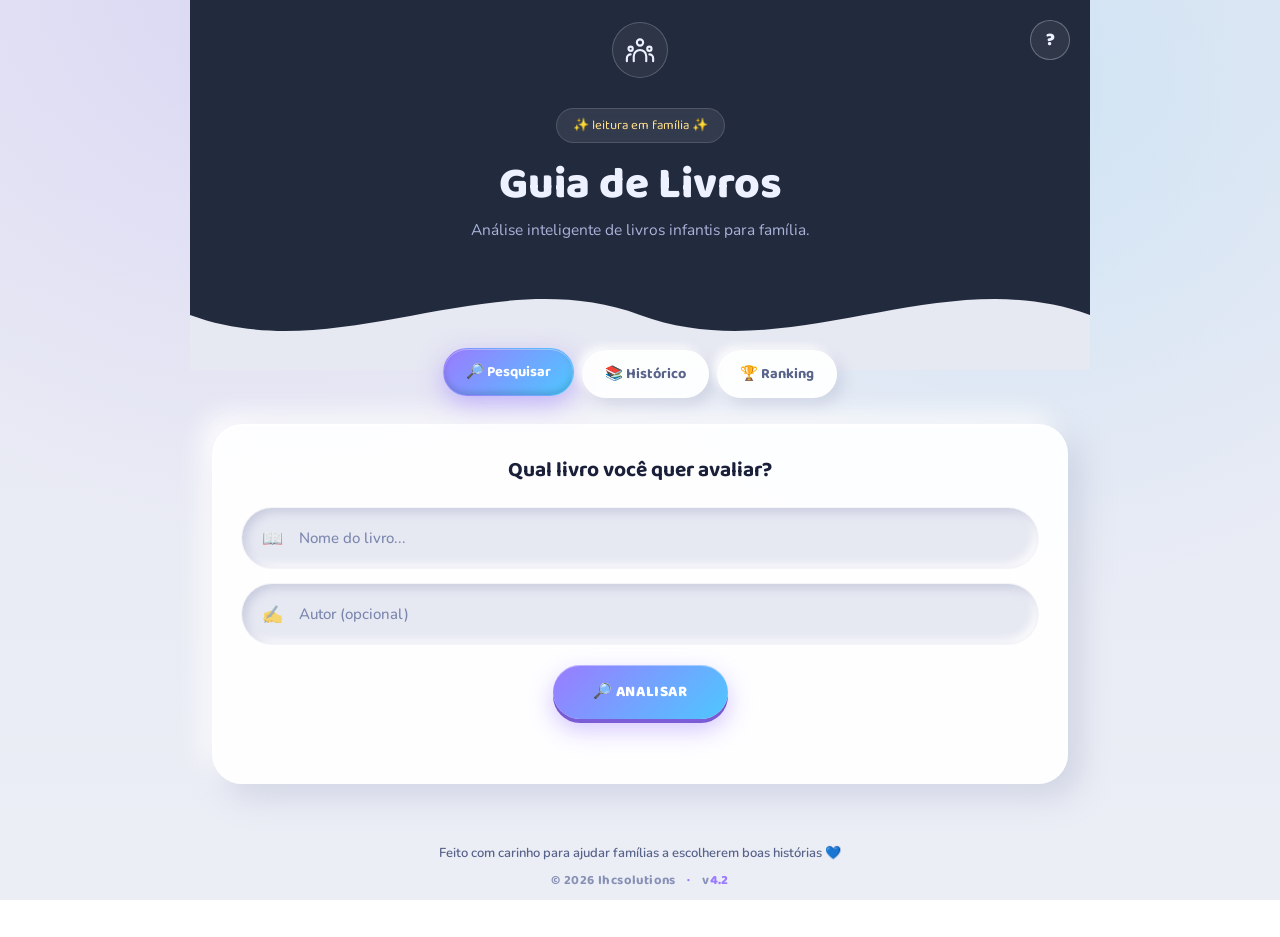
==== commit de247da5: "Atualizar o index.html 4.2" ====
--- a/index.html
+++ b/index.html
@@ -7,7 +7,7 @@
 <link rel="preconnect" href="https://fonts.googleapis.com">
 <link rel="preconnect" href="https://fonts.gstatic.com" crossorigin>
 <link href="https://fonts.googleapis.com/css2?family=Baloo+2:wght@500;600;700;800&family=Nunito:wght@400;600;700;800&display=swap" rel="stylesheet">
-<link rel="stylesheet" href="style.css?v=4.1">
+<link rel="stylesheet" href="style.css?v=4.2">
 </head>
 <body>
 
@@ -217,6 +217,6 @@
   </div>
 </div>
 
-<script src="app.js?v=4.1"></script>
+<script src="app.js?v=4.2"></script>
 </body>
 </html>
--- a/style.css
+++ b/style.css
@@ -1,38 +1,22 @@
 /* ============================================================
-   Guia de Livros — v4.0
-   Base: v3.2 + Tavily + Cloudflare AI Search + Animação de espera
+   Guia de Livros — v4.2
+   Base: v4.1 + Ajustes de versão
    ============================================================ */
-
+  
 :root{
   color-scheme: light;
-
-  /* Fundos */
   --bg-1: #E6E8F2;
   --bg-2: #ECEEF6;
-
-  /* Zona escura */
   --dark-1: #141A29;
   --dark-2: #222B3E;
-
-  /* Ink (texto) */
   --ink: #1a2039;
   --ink-dim: #58638a;
   --ink-soft: #8791b5;
   --ink-on-dark: #eef1ff;
   --ink-on-dark-dim: #aab3d9;
-
-  /* Vidro fosco */
   --glass: rgba(255,255,255,0.78);
   --glass-strong: rgba(255,255,255,0.92);
   --glass-border: rgba(255,255,255,0.85);
-
-  /* Neumorfismo */
-  --neu-light: rgba(255,255,255,0.95);
-  --neu-dark: rgba(174,180,205,0.55);
-  --neu-inset-dark: rgba(174,180,205,0.5);
-  --neu-inset-light: rgba(255,255,255,0.95);
-
-  /* Acentos */
   --cyan: #4dc8ff;
   --cyan-2: #a8e6ff;
   --violet: #9b7bff;
@@ -49,8 +33,6 @@
   --teal-2: #7be8dc;
   --red: #ff5a5f;
   --yellow: #ffd23f;
-
-  /* Raios */
   --r-pill: 999px;
   --r-sm: 14px;
   --r-md: 22px;
@@ -58,7 +40,6 @@
 }
 
 *{ box-sizing: border-box; margin: 0; padding: 0; }
-
 html, body{ min-height: 100%; }
 
 body{
@@ -73,11 +54,7 @@
   -webkit-font-smoothing: antialiased;
 }
 
-.app{
-  max-width: 900px;
-  margin: 0 auto;
-  padding: 0 0 20px;
-}
+.app{ max-width: 900px; margin: 0 auto; padding: 0 0 20px; }
 
 /* ============ HERO ============ */
 .hero{
@@ -85,6 +62,33 @@
   padding: 22px 24px 0;
   color: var(--ink-on-dark);
   position: relative;
+}
+
+/* Botão "?" no canto */
+.btn-sobre{
+  position: absolute;
+  top: 20px;
+  right: 20px;
+  width: 40px;
+  height: 40px;
+  border-radius: 50%;
+  border: 1.5px solid rgba(255,255,255,0.28);
+  background: rgba(255,255,255,0.06);
+  color: #eef1ff;
+  font-family: 'Baloo 2', sans-serif;
+  font-weight: 800;
+  font-size: 18px;
+  cursor: pointer;
+  display: flex;
+  align-items: center;
+  justify-content: center;
+  transition: all 0.15s;
+  z-index: 5;
+}
+.btn-sobre:hover{
+  background: rgba(255,255,255,0.14);
+  border-color: rgba(255,255,255,0.45);
+  transform: scale(1.05);
 }
 
 .hero-topbar{
@@ -106,117 +110,59 @@
   color: #eef1ff;
 }
 
-.hero-avatar svg{
-  width: 30px;
-  height: 30px;
-  display: block;
-  stroke: #eef1ff;
-}
-
-.hero-content{
-  text-align: center;
-  position: relative;
-  z-index: 1;
-  padding-bottom: 20px;
-}
+.hero-avatar svg{ width: 30px; height: 30px; display: block; stroke: #eef1ff; }
+
+.hero-content{ text-align: center; position: relative; z-index: 1; padding-bottom: 20px; }
 
 .badge-top{
-  display: inline-flex;
-  gap: 8px;
-  align-items: center;
+  display: inline-flex; gap: 8px; align-items: center;
   background: rgba(255,255,255,0.08);
   border: 1px solid rgba(255,255,255,0.14);
-  padding: 6px 16px;
-  border-radius: var(--r-pill);
-  font-family: 'Baloo 2', sans-serif;
-  font-size: 13px;
-  color: var(--gold-2);
+  padding: 6px 16px; border-radius: var(--r-pill);
+  font-family: 'Baloo 2', sans-serif; font-size: 13px; color: var(--gold-2);
   margin-bottom: 18px;
-  backdrop-filter: blur(10px);
-  -webkit-backdrop-filter: blur(10px);
+  backdrop-filter: blur(10px); -webkit-backdrop-filter: blur(10px);
 }
 
 h1.title{
   font-family: 'Baloo 2', sans-serif;
-  font-weight: 800;
-  font-size: 44px;
-  margin: 0 0 10px;
-  line-height: 1.1;
-  color: var(--ink-on-dark);
-}
-
-p.subtitle{
-  font-size: 15.5px;
-  color: var(--ink-on-dark-dim);
-  margin: 0 auto;
-  max-width: 480px;
-}
-
-/* Onda S-curve */
-.wave{
-  background: var(--dark-2);
-  line-height: 0;
-  position: relative;
-  margin-bottom: -1px;
-}
-.wave svg{
-  display: block;
-  width: 100%;
-  height: 110px;
-}
+  font-weight: 800; font-size: 44px; margin: 0 0 10px;
+  line-height: 1.1; color: var(--ink-on-dark);
+}
+
+p.subtitle{ font-size: 15.5px; color: var(--ink-on-dark-dim); margin: 0 auto; max-width: 480px; }
+
+.wave{ background: var(--dark-2); line-height: 0; position: relative; margin-bottom: -1px; }
+.wave svg{ display: block; width: 100%; height: 110px; }
 
 /* ============ MAIN ============ */
-.app-main{
-  padding: 0 22px 30px;
-  position: relative;
-  z-index: 2;
-}
-
-/* Tabs */
+.app-main{ padding: 0 22px 30px; position: relative; z-index: 2; }
+
 .tabs{
-  display: flex;
-  gap: 8px;
-  justify-content: center;
-  margin: -20px 0 26px;
-  flex-wrap: wrap;
-  position: relative;
-  z-index: 3;
+  display: flex; gap: 8px; justify-content: center;
+  margin: -20px 0 26px; flex-wrap: wrap;
+  position: relative; z-index: 3;
 }
 
 .tab{
-  font-family: 'Baloo 2', sans-serif;
-  font-weight: 700;
-  font-size: 14.5px;
-  color: var(--ink-dim);
-  background: var(--glass-strong);
+  font-family: 'Baloo 2', sans-serif; font-weight: 700; font-size: 14.5px;
+  color: var(--ink-dim); background: var(--glass-strong);
   border: 1.5px solid var(--glass-border);
-  padding: 11px 22px;
-  border-radius: var(--r-pill);
-  cursor: pointer;
-  backdrop-filter: blur(14px);
-  -webkit-backdrop-filter: blur(14px);
-  box-shadow:
-    6px 6px 14px rgba(174,180,205,0.4),
-    -4px -4px 10px rgba(255,255,255,0.9);
+  padding: 11px 22px; border-radius: var(--r-pill); cursor: pointer;
+  backdrop-filter: blur(14px); -webkit-backdrop-filter: blur(14px);
+  box-shadow: 6px 6px 14px rgba(174,180,205,0.4), -4px -4px 10px rgba(255,255,255,0.9);
   transition: all 0.18s;
 }
-
 .tab:hover{
-  color: var(--ink);
-  transform: translateY(-1px);
-  box-shadow:
-    7px 7px 16px rgba(174,180,205,0.45),
-    -5px -5px 12px rgba(255,255,255,0.95);
-}
-
+  color: var(--ink); transform: translateY(-1px);
+  box-shadow: 7px 7px 16px rgba(174,180,205,0.45), -5px -5px 12px rgba(255,255,255,0.95);
+}
 .tab.active{
   background: linear-gradient(135deg, var(--violet), var(--cyan));
-  color: #ffffff;
-  border-color: transparent;
-  box-shadow:
-    0 8px 24px rgba(155,123,255,0.5),
-    inset 0 1px 0 rgba(255,255,255,0.35),
-    inset 0 -3px 6px rgba(0,0,0,0.15);
+  color: #ffffff; border-color: transparent;
+  box-shadow: 0 8px 24px rgba(155,123,255,0.5),
+              inset 0 1px 0 rgba(255,255,255,0.35),
+              inset 0 -3px 6px rgba(0,0,0,0.15);
   transform: translateY(-2px);
 }
 
@@ -225,279 +171,146 @@
 
 /* Search */
 .search-box{
-  background: var(--glass-strong);
-  border: 1.5px solid var(--glass-border);
-  border-radius: var(--r-lg);
-  padding: 28px;
-  backdrop-filter: blur(20px);
-  -webkit-backdrop-filter: blur(20px);
-  box-shadow:
-    12px 12px 30px rgba(174,180,205,0.45),
-    -10px -10px 24px rgba(255,255,255,0.95),
-    inset 0 1px 0 rgba(255,255,255,0.9);
+  background: var(--glass-strong); border: 1.5px solid var(--glass-border);
+  border-radius: var(--r-lg); padding: 28px;
+  backdrop-filter: blur(20px); -webkit-backdrop-filter: blur(20px);
+  box-shadow: 12px 12px 30px rgba(174,180,205,0.45),
+              -10px -10px 24px rgba(255,255,255,0.95),
+              inset 0 1px 0 rgba(255,255,255,0.9);
   text-align: center;
 }
-
 .search-box h2{
-  font-family: 'Baloo 2', sans-serif;
-  font-size: 21px;
-  color: var(--ink);
-  margin-bottom: 20px;
-  font-weight: 700;
-}
-
-/* Inputs neumórficos */
+  font-family: 'Baloo 2', sans-serif; font-size: 21px;
+  color: var(--ink); margin-bottom: 20px; font-weight: 700;
+}
+
 .search-field{
-  display: flex;
-  align-items: center;
-  gap: 12px;
-  background: #E6E8F2;
-  border-radius: var(--r-pill);
-  padding: 6px 8px 6px 20px;
-  margin-bottom: 14px;
+  display: flex; align-items: center; gap: 12px;
+  background: #E6E8F2; border-radius: var(--r-pill);
+  padding: 6px 8px 6px 20px; margin-bottom: 14px;
   border: 1px solid rgba(255,255,255,0.6);
-  box-shadow:
-    inset 4px 4px 10px rgba(174,180,205,0.55),
-    inset -4px -4px 10px rgba(255,255,255,0.95);
+  box-shadow: inset 4px 4px 10px rgba(174,180,205,0.55),
+              inset -4px -4px 10px rgba(255,255,255,0.95);
   transition: box-shadow 0.18s;
 }
-
 .search-field:focus-within{
-  box-shadow:
-    inset 4px 4px 10px rgba(174,180,205,0.55),
-    inset -4px -4px 10px rgba(255,255,255,0.95),
-    0 0 0 3px rgba(155,123,255,0.25);
-}
-
-.search-icon{
-  font-size: 17px;
-  opacity: 0.65;
-  flex-shrink: 0;
-}
-
+  box-shadow: inset 4px 4px 10px rgba(174,180,205,0.55),
+              inset -4px -4px 10px rgba(255,255,255,0.95),
+              0 0 0 3px rgba(155,123,255,0.25);
+}
+.search-icon{ font-size: 17px; opacity: 0.65; flex-shrink: 0; }
 .search-field input{
-  flex: 1;
-  background: transparent;
-  border: none;
-  outline: none;
-  padding: 14px 4px;
-  font-size: 15px;
-  font-family: 'Nunito', sans-serif;
-  font-weight: 600;
-  color: var(--ink);
-  min-width: 0;
-}
-
-.search-field input::placeholder{
-  color: #7a86ad;
-  font-weight: 500;
-  opacity: 1;
-}
+  flex: 1; background: transparent; border: none; outline: none;
+  padding: 14px 4px; font-size: 15px; font-family: 'Nunito', sans-serif;
+  font-weight: 600; color: var(--ink); min-width: 0;
+}
+.search-field input::placeholder{ color: #7a86ad; font-weight: 500; opacity: 1; }
 
 .btn-primary{
-  font-family: 'Baloo 2', sans-serif;
-  font-weight: 800;
-  font-size: 15px;
-  letter-spacing: 0.6px;
-  color: #ffffff;
+  font-family: 'Baloo 2', sans-serif; font-weight: 800; font-size: 15px;
+  letter-spacing: 0.6px; color: #ffffff;
   background: linear-gradient(135deg, var(--violet), var(--cyan));
-  border: none;
-  padding: 15px 40px;
-  margin-top: 6px;
-  border-radius: var(--r-pill);
-  cursor: pointer;
-  box-shadow:
-    0 10px 24px rgba(155,123,255,0.45),
-    0 4px 0 #6c50c4,
-    inset 0 1px 0 rgba(255,255,255,0.4);
+  border: none; padding: 15px 40px; margin-top: 6px;
+  border-radius: var(--r-pill); cursor: pointer;
+  box-shadow: 0 10px 24px rgba(155,123,255,0.45),
+              0 4px 0 #6c50c4,
+              inset 0 1px 0 rgba(255,255,255,0.4);
   transition: transform 0.08s, box-shadow 0.15s;
 }
-
 .btn-primary:hover{
-  box-shadow:
-    0 12px 28px rgba(155,123,255,0.55),
-    0 4px 0 #6c50c4,
-    inset 0 1px 0 rgba(255,255,255,0.45);
-}
-
+  box-shadow: 0 12px 28px rgba(155,123,255,0.55),
+              0 4px 0 #6c50c4,
+              inset 0 1px 0 rgba(255,255,255,0.45);
+}
 .btn-primary:active{
   transform: translateY(4px);
-  box-shadow:
-    0 4px 12px rgba(155,123,255,0.35),
-    0 0 0 #6c50c4,
-    inset 0 1px 0 rgba(255,255,255,0.35);
-}
-
-.btn-primary:disabled{
-  opacity: 0.6;
-  cursor: wait;
-}
-
-.status{
-  margin-top: 16px;
-  font-size: 14px;
-  color: var(--ink-dim);
-  font-weight: 600;
-  min-height: 20px;
-}
-
-/* ============================================================
-   v4.0 — Animação de espera
-   ============================================================ */
+  box-shadow: 0 4px 12px rgba(155,123,255,0.35),
+              0 0 0 #6c50c4,
+              inset 0 1px 0 rgba(255,255,255,0.35);
+}
+.btn-primary:disabled{ opacity: 0.6; cursor: wait; }
+
+.status{ margin-top: 16px; font-size: 14px; color: var(--ink-dim); font-weight: 600; min-height: 20px; }
+
 .loading-etapa{
-  display: inline-block;
-  font-weight: 700;
-  color: var(--violet);
+  display: inline-block; font-weight: 700; color: var(--violet);
   animation: pulse-text 1.6s ease-in-out infinite;
 }
-@keyframes pulse-text{
-  0%, 100% { opacity: 1; }
-  50% { opacity: 0.55; }
-}
+@keyframes pulse-text{ 0%, 100% { opacity: 1; } 50% { opacity: 0.55; } }
 
 /* Resultado */
 .resultado{ margin-top: 24px; }
 .hidden{ display: none; }
 
 .card{
-  background: var(--glass-strong);
-  border: 1.5px solid var(--glass-border);
-  border-radius: var(--r-lg);
-  padding: 22px;
-  margin-bottom: 18px;
-  backdrop-filter: blur(20px);
-  -webkit-backdrop-filter: blur(20px);
-  box-shadow:
-    10px 10px 26px rgba(174,180,205,0.4),
-    -8px -8px 20px rgba(255,255,255,0.95),
-    inset 0 1px 0 rgba(255,255,255,0.9);
-  position: relative;
-  overflow: hidden;
-}
-
+  background: var(--glass-strong); border: 1.5px solid var(--glass-border);
+  border-radius: var(--r-lg); padding: 22px; margin-bottom: 18px;
+  backdrop-filter: blur(20px); -webkit-backdrop-filter: blur(20px);
+  box-shadow: 10px 10px 26px rgba(174,180,205,0.4),
+              -8px -8px 20px rgba(255,255,255,0.95),
+              inset 0 1px 0 rgba(255,255,255,0.9);
+  position: relative; overflow: hidden;
+}
 .card::before{
-  content: "";
-  position: absolute;
-  left: 0; top: 0; bottom: 0;
-  width: 5px;
-  background: var(--accent, var(--violet));
+  content: ""; position: absolute; left: 0; top: 0; bottom: 0;
+  width: 5px; background: var(--accent, var(--violet));
   box-shadow: 0 0 20px var(--accent, var(--violet));
 }
 
-.book-header{
-  display: grid;
-  grid-template-columns: 130px 1fr;
-  gap: 20px;
-  align-items: flex-start;
-}
+.book-header{ display: grid; grid-template-columns: 130px 1fr; gap: 20px; align-items: flex-start; }
 
 .cover{
-  border-radius: 16px;
-  aspect-ratio: 3 / 4;
-  display: flex;
-  align-items: center;
-  justify-content: center;
-  position: relative;
-  overflow: hidden;
+  border-radius: 16px; aspect-ratio: 3 / 4;
+  display: flex; align-items: center; justify-content: center;
+  position: relative; overflow: hidden;
   background: linear-gradient(155deg, var(--violet), var(--cyan));
   font-size: 50px;
-  box-shadow:
-    10px 14px 26px rgba(60,50,120,0.35),
-    inset 0 -4px 10px rgba(0,0,0,0.15),
-    inset 0 3px 0 rgba(255,255,255,0.35);
-}
-
-.cover img{
-  position: absolute;
-  inset: 0;
-  width: 100%;
-  height: 100%;
-  object-fit: cover;
-}
+  box-shadow: 10px 14px 26px rgba(60,50,120,0.35),
+              inset 0 -4px 10px rgba(0,0,0,0.15),
+              inset 0 3px 0 rgba(255,255,255,0.35);
+}
+.cover img{ position: absolute; inset: 0; width: 100%; height: 100%; object-fit: cover; }
 
 .book-info h3{
-  font-family: 'Baloo 2', sans-serif;
-  font-size: 22px;
-  color: var(--ink);
-  margin-bottom: 4px;
-  line-height: 1.2;
-  font-weight: 700;
-}
-
-.book-info .autor{
-  font-size: 14px;
-  color: var(--ink-dim);
-  margin-bottom: 12px;
-  font-weight: 600;
-}
+  font-family: 'Baloo 2', sans-serif; font-size: 22px;
+  color: var(--ink); margin-bottom: 4px; line-height: 1.2; font-weight: 700;
+}
+.book-info .autor{ font-size: 14px; color: var(--ink-dim); margin-bottom: 12px; font-weight: 600; }
 
 .meta-line{
-  display: flex;
-  flex-wrap: wrap;
-  gap: 12px;
-  font-size: 13px;
-  color: var(--ink-dim);
-  margin-bottom: 8px;
-  font-weight: 500;
-}
-
+  display: flex; flex-wrap: wrap; gap: 12px;
+  font-size: 13px; color: var(--ink-dim); margin-bottom: 8px; font-weight: 500;
+}
 .meta-line b{ color: var(--ink); }
 
 .age-line{
-  display: inline-flex;
-  align-items: center;
-  gap: 6px;
-  font-family: 'Baloo 2', sans-serif;
-  font-size: 13px;
-  font-weight: 700;
-  padding: 6px 14px;
-  border-radius: var(--r-pill);
+  display: inline-flex; align-items: center; gap: 6px;
+  font-family: 'Baloo 2', sans-serif; font-size: 13px; font-weight: 700;
+  padding: 6px 14px; border-radius: var(--r-pill);
   background: linear-gradient(135deg, rgba(77,200,255,0.2), rgba(155,123,255,0.2));
-  color: #5c4ec4;
-  margin-top: 6px;
-  border: 1px solid rgba(155,123,255,0.25);
+  color: #5c4ec4; margin-top: 6px; border: 1px solid rgba(155,123,255,0.25);
 }
 
 .score-box{
-  margin-top: 16px;
-  padding: 16px 18px;
+  margin-top: 16px; padding: 16px 18px;
   border-radius: var(--r-md);
   background: linear-gradient(135deg, rgba(255,201,60,0.18), rgba(255,123,84,0.14));
   border: 1.5px solid rgba(255,201,60,0.4);
-  display: flex;
-  align-items: center;
-  gap: 16px;
-  flex-wrap: wrap;
-  box-shadow:
-    inset 0 1px 0 rgba(255,255,255,0.7),
-    0 4px 12px rgba(255,180,60,0.2);
-}
-
+  display: flex; align-items: center; gap: 16px; flex-wrap: wrap;
+  box-shadow: inset 0 1px 0 rgba(255,255,255,0.7),
+              0 4px 12px rgba(255,180,60,0.2);
+}
 .score-num{
-  font-family: 'Baloo 2', sans-serif;
-  font-size: 44px;
-  font-weight: 800;
+  font-family: 'Baloo 2', sans-serif; font-size: 44px; font-weight: 800;
   line-height: 1;
   background: linear-gradient(135deg, #f39c12, var(--coral));
-  -webkit-background-clip: text;
-  background-clip: text;
-  color: transparent;
-}
-
+  -webkit-background-clip: text; background-clip: text; color: transparent;
+}
 .score-num small{
-  font-size: 16px;
-  color: var(--ink-soft);
-  font-weight: 500;
+  font-size: 16px; color: var(--ink-soft); font-weight: 500;
   -webkit-text-fill-color: var(--ink-soft);
 }
-
-.verdict-text{
-  font-family: 'Baloo 2', sans-serif;
-  font-size: 16px;
-  font-weight: 700;
-  color: var(--ink);
-}
-
+.verdict-text{ font-family: 'Baloo 2', sans-serif; font-size: 16px; font-weight: 700; color: var(--ink); }
 .verdict-text.tranquilo{ color: #1e8a4a; }
 .verdict-text.atencao  { color: #b5860a; }
 .verdict-text.sensivel { color: #c9532a; }
@@ -505,73 +318,36 @@
 .verdict-text.cristao  { color: #0d8a7a; }
 
 .section-title{
-  font-family: 'Baloo 2', sans-serif;
-  font-size: 15px;
-  font-weight: 700;
-  color: #5c4ec4;
-  margin: 4px 0 14px;
-  display: flex;
-  align-items: center;
-  gap: 8px;
-  letter-spacing: 0.3px;
-}
-
-.crit-list{
-  display: flex;
-  flex-direction: column;
-  gap: 8px;
-}
+  font-family: 'Baloo 2', sans-serif; font-size: 15px; font-weight: 700;
+  color: #5c4ec4; margin: 4px 0 14px;
+  display: flex; align-items: center; gap: 8px; letter-spacing: 0.3px;
+}
+
+.crit-list{ display: flex; flex-direction: column; gap: 8px; }
 
 .crit-item{
-  display: flex;
-  flex-direction: column;
-  align-items: stretch;
-  gap: 6px;
-  padding: 11px 15px;
-  border-radius: var(--r-sm);
+  display: flex; flex-direction: column; align-items: stretch; gap: 6px;
+  padding: 11px 15px; border-radius: var(--r-sm);
   background: rgba(255,255,255,0.65);
   border: 1px solid rgba(255,255,255,0.9);
-  font-size: 14px;
-  color: var(--ink);
-  box-shadow:
-    inset 0 1px 0 rgba(255,255,255,1),
-    0 2px 6px rgba(174,180,205,0.25);
-}
-
-.crit-main{
-  display: flex;
-  justify-content: space-between;
-  align-items: center;
-  gap: 10px;
-}
-
+  font-size: 14px; color: var(--ink);
+  box-shadow: inset 0 1px 0 rgba(255,255,255,1),
+              0 2px 6px rgba(174,180,205,0.25);
+}
+.crit-main{ display: flex; justify-content: space-between; align-items: center; gap: 10px; }
 .crit-item .label{
-  display: flex;
-  align-items: center;
-  gap: 9px;
-  font-weight: 600;
-  color: var(--ink);
-}
-
+  display: flex; align-items: center; gap: 9px;
+  font-weight: 600; color: var(--ink);
+}
 .crit-item .badge{
-  font-family: 'Baloo 2', sans-serif;
-  font-weight: 700;
-  font-size: 12.5px;
-  padding: 5px 12px;
-  border-radius: var(--r-pill);
-  white-space: nowrap;
-  display: inline-flex;
-  align-items: center;
-  gap: 5px;
+  font-family: 'Baloo 2', sans-serif; font-weight: 700; font-size: 12.5px;
+  padding: 5px 12px; border-radius: var(--r-pill);
+  white-space: nowrap; display: inline-flex; align-items: center; gap: 5px;
   box-shadow: inset 0 1px 0 rgba(255,255,255,0.6);
 }
-
 .crit-fonte{
-  font-size: 11.5px;
-  color: var(--ink-soft);
-  font-style: italic;
-  padding-left: 4px;
-  line-height: 1.4;
+  font-size: 11.5px; color: var(--ink-soft); font-style: italic;
+  padding-left: 4px; line-height: 1.4;
 }
 
 .badge.tranquilo{ background: linear-gradient(135deg, #d4f5e1, #a8e9c4); color: #14703a; }
@@ -580,22 +356,14 @@
 .badge.forte    { background: linear-gradient(135deg, #ffd1d1, #ff9b9b); color: #a02020; }
 .badge.cristao  { background: linear-gradient(135deg, #c8f5f0, #8de8df); color: #0a6b60; }
 .badge.nao-ident{
-  background: rgba(140,150,180,0.20);
-  color: #4a5470;
+  background: rgba(140,150,180,0.20); color: #4a5470;
   border: 1px solid rgba(140,150,180,0.35);
 }
 
-/* Tag de Religião */
 .tag-religiao{
-  font-family: 'Baloo 2', sans-serif;
-  font-weight: 700;
-  font-size: 12.5px;
-  padding: 5px 12px;
-  border-radius: var(--r-pill);
-  white-space: nowrap;
-  display: inline-flex;
-  align-items: center;
-  gap: 5px;
+  font-family: 'Baloo 2', sans-serif; font-weight: 700; font-size: 12.5px;
+  padding: 5px 12px; border-radius: var(--r-pill);
+  white-space: nowrap; display: inline-flex; align-items: center; gap: 5px;
   box-shadow: inset 0 1px 0 rgba(255,255,255,0.6);
   border: 1px solid transparent;
 }
@@ -605,402 +373,295 @@
 .tag-religiao.oculto  { background: linear-gradient(135deg, #e8dcff, #c6b3ff); color: #5c2ea8; }
 .tag-religiao.ambiguo { background: linear-gradient(135deg, #fff3c4, #ffe08a); color: #8a6100; }
 .tag-religiao.nao-ident{
-  background: rgba(140,150,180,0.20);
-  color: #4a5470;
+  background: rgba(140,150,180,0.20); color: #4a5470;
   border-color: rgba(140,150,180,0.35);
 }
 
-/* Selo de confiabilidade */
 .confiabilidade{
-  display: inline-flex;
-  align-items: center;
-  gap: 6px;
-  font-family: 'Baloo 2', sans-serif;
-  font-weight: 700;
-  font-size: 12px;
-  padding: 5px 12px;
-  border-radius: var(--r-pill);
-  margin-bottom: 12px;
-  border: 1px solid transparent;
+  display: inline-flex; align-items: center; gap: 6px;
+  font-family: 'Baloo 2', sans-serif; font-weight: 700; font-size: 12px;
+  padding: 5px 12px; border-radius: var(--r-pill);
+  margin-bottom: 12px; border: 1px solid transparent;
 }
 .confiabilidade.alta     { background: linear-gradient(135deg, #d4f5e1, #a8e9c4); color: #14703a; }
 .confiabilidade.moderada { background: linear-gradient(135deg, #fff3c4, #ffe08a); color: #8a6100; }
 .confiabilidade.baixa    { background: linear-gradient(135deg, #ffd1d1, #ff9b9b); color: #a02020; }
 
 .toggle-btn{
-  margin-top: 14px;
-  width: 100%;
+  margin-top: 14px; width: 100%;
   background: rgba(255,255,255,0.7);
   border: 1.5px dashed rgba(155,123,255,0.5);
   color: var(--ink-dim);
-  font-family: 'Baloo 2', sans-serif;
-  font-weight: 700;
-  font-size: 13.5px;
-  padding: 12px 14px;
-  border-radius: var(--r-md);
-  cursor: pointer;
-  display: flex;
-  align-items: center;
-  justify-content: center;
-  gap: 8px;
+  font-family: 'Baloo 2', sans-serif; font-weight: 700; font-size: 13.5px;
+  padding: 12px 14px; border-radius: var(--r-md); cursor: pointer;
+  display: flex; align-items: center; justify-content: center; gap: 8px;
   transition: all 0.18s;
   box-shadow: 0 2px 8px rgba(174,180,205,0.2);
 }
-
 .toggle-btn:hover{
-  background: rgba(255,255,255,0.95);
-  color: var(--ink);
-  border-color: var(--violet);
-  transform: translateY(-1px);
+  background: rgba(255,255,255,0.95); color: var(--ink);
+  border-color: var(--violet); transform: translateY(-1px);
   box-shadow: 0 4px 12px rgba(155,123,255,0.25);
 }
-
-.toggle-btn .arrow{
-  display: inline-block;
-  transition: transform 0.2s;
-  font-size: 11px;
-}
-
+.toggle-btn .arrow{ display: inline-block; transition: transform 0.2s; font-size: 11px; }
 .toggle-btn.open .arrow{ transform: rotate(90deg); }
 
-.hidden-criteria{
-  margin-top: 10px;
-  display: none;
-  flex-direction: column;
-  gap: 8px;
-}
-
+.hidden-criteria{ margin-top: 10px; display: none; flex-direction: column; gap: 8px; }
 .hidden-criteria.open{ display: flex; }
 
-.conclusao{
-  font-size: 14.5px;
-  line-height: 1.75;
-  color: #2c3350;
-  font-weight: 500;
-}
-
-.fontes{
-  font-size: 12px;
-  color: var(--ink-soft);
-  margin-top: 12px;
-  font-style: italic;
-}
-
-.fontes a{
-  color: var(--violet);
-  text-decoration: none;
-  font-weight: 600;
-}
-
+.conclusao{ font-size: 14.5px; line-height: 1.75; color: #2c3350; font-weight: 500; }
+.fontes{ font-size: 12px; color: var(--ink-soft); margin-top: 12px; font-style: italic; }
+.fontes a{ color: var(--violet); text-decoration: none; font-weight: 600; }
 .fontes a:hover{ text-decoration: underline; }
 
 /* Painéis */
 .panel-header{
-  display: flex;
-  justify-content: space-between;
-  align-items: center;
-  margin-bottom: 18px;
-  flex-wrap: wrap;
-  gap: 12px;
-}
-
-.panel-header h2{
-  font-family: 'Baloo 2', sans-serif;
-  font-size: 22px;
-  color: var(--ink);
-  font-weight: 700;
-}
+  display: flex; justify-content: space-between; align-items: center;
+  margin-bottom: 18px; flex-wrap: wrap; gap: 12px;
+}
+.panel-header h2{ font-family: 'Baloo 2', sans-serif; font-size: 22px; color: var(--ink); font-weight: 700; }
 
 .btn-ghost{
-  font-family: 'Baloo 2', sans-serif;
-  font-weight: 700;
-  background: var(--glass-strong);
-  color: var(--ink-dim);
+  font-family: 'Baloo 2', sans-serif; font-weight: 700;
+  background: var(--glass-strong); color: var(--ink-dim);
   border: 1.5px solid var(--glass-border);
-  padding: 9px 18px;
-  border-radius: var(--r-pill);
-  cursor: pointer;
+  padding: 9px 18px; border-radius: var(--r-pill); cursor: pointer;
   font-size: 13px;
-  backdrop-filter: blur(10px);
-  -webkit-backdrop-filter: blur(10px);
-  box-shadow:
-    5px 5px 12px rgba(174,180,205,0.35),
-    -3px -3px 8px rgba(255,255,255,0.9);
+  backdrop-filter: blur(10px); -webkit-backdrop-filter: blur(10px);
+  box-shadow: 5px 5px 12px rgba(174,180,205,0.35), -3px -3px 8px rgba(255,255,255,0.9);
   transition: all 0.15s;
 }
-
 .btn-ghost:hover{
-  color: var(--ink);
-  transform: translateY(-1px);
-  box-shadow:
-    6px 6px 14px rgba(174,180,205,0.45),
-    -4px -4px 10px rgba(255,255,255,0.95);
+  color: var(--ink); transform: translateY(-1px);
+  box-shadow: 6px 6px 14px rgba(174,180,205,0.45), -4px -4px 10px rgba(255,255,255,0.95);
 }
 
 .livro-item, .rank-item{
-  background: var(--glass-strong);
-  border: 1.5px solid var(--glass-border);
-  border-radius: var(--r-lg);
-  padding: 18px 20px;
-  margin-bottom: 12px;
-  display: flex;
-  justify-content: space-between;
-  align-items: center;
-  gap: 16px;
-  backdrop-filter: blur(16px);
-  -webkit-backdrop-filter: blur(16px);
-  box-shadow:
-    8px 8px 20px rgba(174,180,205,0.35),
-    -6px -6px 14px rgba(255,255,255,0.95),
-    inset 0 1px 0 rgba(255,255,255,0.9);
+  background: var(--glass-strong); border: 1.5px solid var(--glass-border);
+  border-radius: var(--r-lg); padding: 18px 20px; margin-bottom: 12px;
+  display: flex; justify-content: space-between; align-items: center; gap: 16px;
+  backdrop-filter: blur(16px); -webkit-backdrop-filter: blur(16px);
+  box-shadow: 8px 8px 20px rgba(174,180,205,0.35),
+              -6px -6px 14px rgba(255,255,255,0.95),
+              inset 0 1px 0 rgba(255,255,255,0.9);
   transition: transform 0.15s, box-shadow 0.15s;
 }
-
 .livro-item:hover, .rank-item:hover{
   transform: translateY(-2px);
-  box-shadow:
-    10px 12px 24px rgba(174,180,205,0.45),
-    -8px -8px 18px rgba(255,255,255,0.95),
-    inset 0 1px 0 rgba(255,255,255,0.9);
-}
-
+  box-shadow: 10px 12px 24px rgba(174,180,205,0.45),
+              -8px -8px 18px rgba(255,255,255,0.95),
+              inset 0 1px 0 rgba(255,255,255,0.9);
+}
 .livro-item .info h4{
-  font-family: 'Baloo 2', sans-serif;
-  font-size: 17px;
-  color: var(--ink);
-  margin-bottom: 4px;
-  font-weight: 700;
-}
-
-.livro-item .info p{
-  font-size: 13px;
-  color: var(--ink-dim);
-  margin-bottom: 4px;
-  font-weight: 500;
-}
-
+  font-family: 'Baloo 2', sans-serif; font-size: 17px;
+  color: var(--ink); margin-bottom: 4px; font-weight: 700;
+}
+.livro-item .info p{ font-size: 13px; color: var(--ink-dim); margin-bottom: 4px; font-weight: 500; }
 .livro-item .info .meta-inline{
-  display: flex;
-  flex-wrap: wrap;
-  gap: 10px;
-  font-size: 12.5px;
-  margin-top: 8px;
-  align-items: center;
-}
-
-.livro-item .acoes{
-  display: flex;
-  gap: 8px;
-}
+  display: flex; flex-wrap: wrap; gap: 10px;
+  font-size: 12.5px; margin-top: 8px; align-items: center;
+}
+.livro-item .acoes{ display: flex; gap: 8px; }
 
 .icon-btn{
-  background: var(--glass-strong);
-  border: 1.5px solid var(--glass-border);
-  border-radius: var(--r-sm);
-  padding: 10px 13px;
-  cursor: pointer;
-  font-size: 14px;
-  color: var(--ink);
-  backdrop-filter: blur(10px);
-  -webkit-backdrop-filter: blur(10px);
-  box-shadow:
-    4px 4px 10px rgba(174,180,205,0.35),
-    -3px -3px 8px rgba(255,255,255,0.9);
+  background: var(--glass-strong); border: 1.5px solid var(--glass-border);
+  border-radius: var(--r-sm); padding: 10px 13px;
+  cursor: pointer; font-size: 14px; color: var(--ink);
+  backdrop-filter: blur(10px); -webkit-backdrop-filter: blur(10px);
+  box-shadow: 4px 4px 10px rgba(174,180,205,0.35), -3px -3px 8px rgba(255,255,255,0.9);
   transition: all 0.15s;
 }
-
 .icon-btn:hover{
   transform: translateY(-1px);
-  box-shadow:
-    5px 5px 12px rgba(174,180,205,0.45),
-    -4px -4px 10px rgba(255,255,255,0.95);
+  box-shadow: 5px 5px 12px rgba(174,180,205,0.45), -4px -4px 10px rgba(255,255,255,0.95);
 }
 
 .empty-state{
-  text-align: center;
-  padding: 48px 20px;
-  color: var(--ink-dim);
-  font-size: 14px;
+  text-align: center; padding: 48px 20px;
+  color: var(--ink-dim); font-size: 14px;
   background: var(--glass-strong);
   border: 1.5px dashed rgba(155,123,255,0.4);
-  border-radius: var(--r-lg);
-  font-weight: 600;
-  box-shadow:
-    inset 0 1px 0 rgba(255,255,255,0.9),
-    0 8px 20px rgba(174,180,205,0.25);
-}
-
+  border-radius: var(--r-lg); font-weight: 600;
+  box-shadow: inset 0 1px 0 rgba(255,255,255,0.9),
+              0 8px 20px rgba(174,180,205,0.25);
+}
 .empty-state strong{ color: var(--violet); font-weight: 800; }
 
 .ranking-controls{
-  background: var(--glass-strong);
-  border: 1.5px solid var(--glass-border);
-  border-radius: var(--r-lg);
-  padding: 20px;
-  margin-bottom: 18px;
-  display: flex;
-  flex-wrap: wrap;
-  gap: 18px;
-  align-items: center;
-  backdrop-filter: blur(16px);
-  -webkit-backdrop-filter: blur(16px);
-  box-shadow:
-    10px 10px 24px rgba(174,180,205,0.4),
-    -8px -8px 20px rgba(255,255,255,0.95),
-    inset 0 1px 0 rgba(255,255,255,0.9);
-}
-
+  background: var(--glass-strong); border: 1.5px solid var(--glass-border);
+  border-radius: var(--r-lg); padding: 20px; margin-bottom: 18px;
+  display: flex; flex-wrap: wrap; gap: 18px; align-items: center;
+  backdrop-filter: blur(16px); -webkit-backdrop-filter: blur(16px);
+  box-shadow: 10px 10px 24px rgba(174,180,205,0.4),
+              -8px -8px 20px rgba(255,255,255,0.95),
+              inset 0 1px 0 rgba(255,255,255,0.9);
+}
 .ranking-controls label{
-  font-size: 14px;
-  display: flex;
-  align-items: center;
-  gap: 8px;
-  color: var(--ink-dim);
-  font-weight: 700;
-}
-
+  font-size: 14px; display: flex; align-items: center; gap: 8px;
+  color: var(--ink-dim); font-weight: 700;
+}
 .ranking-controls input[type="number"]{
-  width: 78px;
-  padding: 10px 14px;
+  width: 78px; padding: 10px 14px;
   border: 1px solid rgba(255,255,255,0.7);
-  border-radius: var(--r-sm);
-  font-size: 14px;
+  border-radius: var(--r-sm); font-size: 14px;
   font-family: 'Nunito', sans-serif;
-  background: #E6E8F2;
-  color: var(--ink);
-  font-weight: 700;
-  box-shadow:
-    inset 3px 3px 8px rgba(174,180,205,0.55),
-    inset -3px -3px 8px rgba(255,255,255,0.95);
-  -webkit-appearance: none;
-  appearance: none;
-}
-
+  background: #E6E8F2; color: var(--ink); font-weight: 700;
+  box-shadow: inset 3px 3px 8px rgba(174,180,205,0.55),
+              inset -3px -3px 8px rgba(255,255,255,0.95);
+  -webkit-appearance: none; appearance: none;
+}
 .ranking-controls input[type="number"]:focus{
   outline: none;
-  box-shadow:
-    inset 3px 3px 8px rgba(174,180,205,0.55),
-    inset -3px -3px 8px rgba(255,255,255,0.95),
-    0 0 0 3px rgba(155,123,255,0.25);
-}
-
+  box-shadow: inset 3px 3px 8px rgba(174,180,205,0.55),
+              inset -3px -3px 8px rgba(255,255,255,0.95),
+              0 0 0 3px rgba(155,123,255,0.25);
+}
 .ranking-controls select{
   padding: 10px 36px 10px 14px;
   border: 1px solid rgba(255,255,255,0.7);
-  border-radius: var(--r-sm);
-  font-size: 14px;
+  border-radius: var(--r-sm); font-size: 14px;
   font-family: 'Nunito', sans-serif;
   background-color: #E6E8F2;
   background-image: url("data:image/svg+xml;charset=UTF-8,%3csvg xmlns='http://www.w3.org/2000/svg' viewBox='0 0 24 24' fill='none' stroke='%2358638a' stroke-width='2.4'%3e%3cpolyline points='6 9 12 15 18 9'/%3e%3c/svg%3e");
   background-repeat: no-repeat;
   background-position: right 10px center;
   background-size: 16px;
-  color: var(--ink);
-  font-weight: 700;
-  cursor: pointer;
-  box-shadow:
-    inset 3px 3px 8px rgba(174,180,205,0.55),
-    inset -3px -3px 8px rgba(255,255,255,0.95);
-  -webkit-appearance: none;
-  appearance: none;
-}
-
-.ranking-controls select:focus{
-  outline: none;
-  box-shadow:
-    inset 3px 3px 8px rgba(174,180,205,0.55),
-    inset -3px -3px 8px rgba(255,255,255,0.95),
-    0 0 0 3px rgba(155,123,255,0.25);
-}
-
+  color: var(--ink); font-weight: 700; cursor: pointer;
+  box-shadow: inset 3px 3px 8px rgba(174,180,205,0.55),
+              inset -3px -3px 8px rgba(255,255,255,0.95);
+  -webkit-appearance: none; appearance: none;
+}
 .ranking-controls input[type="checkbox"]{
-  width: 20px;
-  height: 20px;
-  accent-color: var(--violet);
-  cursor: pointer;
+  width: 20px; height: 20px; accent-color: var(--violet); cursor: pointer;
 }
 
 .rank-item{ align-items: center; }
-
-.rank-pos{
-  font-family: 'Baloo 2', sans-serif;
-  font-size: 28px;
-  font-weight: 800;
-  min-width: 48px;
-  text-align: center;
-}
-
+.rank-pos{ font-family: 'Baloo 2', sans-serif; font-size: 28px; font-weight: 800; min-width: 48px; text-align: center; }
 .rank-pos.gold  { color: #f39c12; text-shadow: 0 0 18px rgba(255,201,60,0.6); }
 .rank-pos.silver{ color: #8891b8; }
 .rank-pos.bronze{ color: #c9764a; }
 .rank-pos.other { color: var(--ink-soft); font-size: 20px; }
 
 .rank-body{ flex: 1; }
-
 .rank-body h4{
+  font-family: 'Baloo 2', sans-serif; font-size: 17px;
+  color: var(--ink); margin-bottom: 3px; font-weight: 700;
+}
+.rank-body .autor{ font-size: 13px; color: var(--ink-dim); margin-bottom: 6px; font-weight: 500; }
+.rank-body .meta{
+  display: flex; flex-wrap: wrap; gap: 10px;
+  font-size: 12.5px; align-items: center;
+  color: var(--ink-dim); font-weight: 600;
+}
+
+footer{ text-align: center; padding: 30px 20px 26px; }
+footer .credit{ margin-bottom: 8px; font-size: 13px; color: var(--ink-dim); font-weight: 600; }
+footer .copyright{
+  font-family: 'Baloo 2', sans-serif; font-weight: 700;
+  font-size: 13px; letter-spacing: 0.4px; color: var(--ink-soft);
+}
+footer .copyright .dot{ margin: 0 8px; color: var(--violet); }
+footer .copyright #app-version{ color: var(--violet); font-weight: 800; }
+
+/* ============================================================
+   MODAL SOBRE
+   ============================================================ */
+.modal-overlay{
+  position: fixed;
+  inset: 0;
+  background: rgba(12,19,48,0.72);
+  backdrop-filter: blur(8px);
+  -webkit-backdrop-filter: blur(8px);
+  z-index: 100;
+  display: flex;
+  align-items: flex-start;
+  justify-content: center;
+  padding: 40px 20px;
+  overflow-y: auto;
+  animation: fadeIn 0.18s ease;
+}
+@keyframes fadeIn{ from { opacity: 0; } to { opacity: 1; } }
+.modal-overlay.hidden{ display: none; }
+
+.modal-box{
+  background: var(--glass-strong);
+  border: 1.5px solid var(--glass-border);
+  border-radius: var(--r-lg);
+  max-width: 720px;
+  width: 100%;
+  box-shadow: 0 20px 60px rgba(0,0,0,0.4),
+              inset 0 1px 0 rgba(255,255,255,0.9);
+  animation: slideUp 0.22s ease;
+  overflow: hidden;
+}
+@keyframes slideUp{
+  from { transform: translateY(20px); opacity: 0; }
+  to { transform: translateY(0); opacity: 1; }
+}
+
+.modal-header{
+  display: flex;
+  justify-content: space-between;
+  align-items: center;
+  padding: 20px 24px;
+  border-bottom: 1px solid rgba(155,123,255,0.2);
+  background: linear-gradient(135deg, rgba(155,123,255,0.10), rgba(77,200,255,0.08));
+  position: sticky;
+  top: 0;
+  backdrop-filter: blur(10px);
+  -webkit-backdrop-filter: blur(10px);
+}
+.modal-header h2{
+  font-family: 'Baloo 2', sans-serif;
+  font-size: 20px;
+  color: var(--ink);
+  font-weight: 700;
+}
+.modal-close{
+  background: transparent;
+  border: none;
+  font-size: 22px;
+  color: var(--ink-dim);
+  cursor: pointer;
+  padding: 4px 10px;
+  border-radius: 50%;
+  transition: all 0.15s;
+  line-height: 1;
+}
+.modal-close:hover{
+  background: rgba(155,123,255,0.15);
+  color: var(--ink);
+}
+
+.modal-body{ padding: 24px; }
+
+.modal-section{
+  margin-bottom: 24px;
+}
+.modal-section:last-child{ margin-bottom: 0; }
+.modal-section h3{
   font-family: 'Baloo 2', sans-serif;
   font-size: 17px;
-  color: var(--ink);
-  margin-bottom: 3px;
+  color: #5c4ec4;
+  margin-bottom: 12px;
   font-weight: 700;
 }
-
-.rank-body .autor{
+.modal-section p{
+  font-size: 14px;
+  line-height: 1.7;
+  color: var(--ink-dim);
+}
+.modal-section p strong{ color: var(--ink); font-weight: 700; }
+.modal-section .modal-sub{
   font-size: 13px;
-  color: var(--ink-dim);
-  margin-bottom: 6px;
-  font-weight: 500;
-}
-
-.rank-body .meta{
-  display: flex;
-  flex-wrap: wrap;
-  gap: 10px;
-  font-size: 12.5px;
-  align-items: center;
-  color: var(--ink-dim);
-  font-weight: 600;
-}
-
-/* Ajustes da aba Sobre */
-#tab-sobre .card + .card{ margin-top: 0; }
-#tab-sobre .conclusao{ color: var(--ink-dim); }
-#tab-sobre .conclusao strong{ color: var(--ink); font-weight: 700; }
-#tab-sobre .crit-item + p{ margin-top: -2px; }
-
-footer{
-  text-align: center;
-  padding: 30px 20px 26px;
-}
-
-footer .credit{
-  margin-bottom: 8px;
-  font-size: 13px;
-  color: var(--ink-dim);
-  font-weight: 600;
-}
-
-footer .copyright{
-  font-family: 'Baloo 2', sans-serif;
-  font-weight: 700;
-  font-size: 13px;
-  letter-spacing: 0.4px;
-  color: var(--ink-soft);
-}
-
-footer .copyright .dot{
-  margin: 0 8px;
-  color: var(--violet);
-}
-
-footer .copyright #app-version{
-  color: var(--violet);
-  font-weight: 800;
-}
+  margin-bottom: 12px;
+}
+.modal-section .crit-list{ margin-top: 4px; }
 
 @media (max-width: 640px){
   .hero{ padding: 18px 18px 0; }
   h1.title{ font-size: 34px; }
+  .btn-sobre{ top: 14px; right: 14px; width: 36px; height: 36px; font-size: 16px; }
   .book-header{ grid-template-columns: 1fr; }
   .cover{ aspect-ratio: 16/9; max-height: 180px; }
   .score-box{ flex-direction: column; align-items: flex-start; }
@@ -1008,4 +669,7 @@
   .livro-item .acoes{ justify-content: flex-end; }
   .tabs{ margin-top: -14px; }
   .tab{ font-size: 13px; padding: 10px 16px; }
-}
+  .modal-overlay{ padding: 20px 12px; }
+  .modal-body{ padding: 18px; }
+  .modal-header{ padding: 16px 18px; }
+}
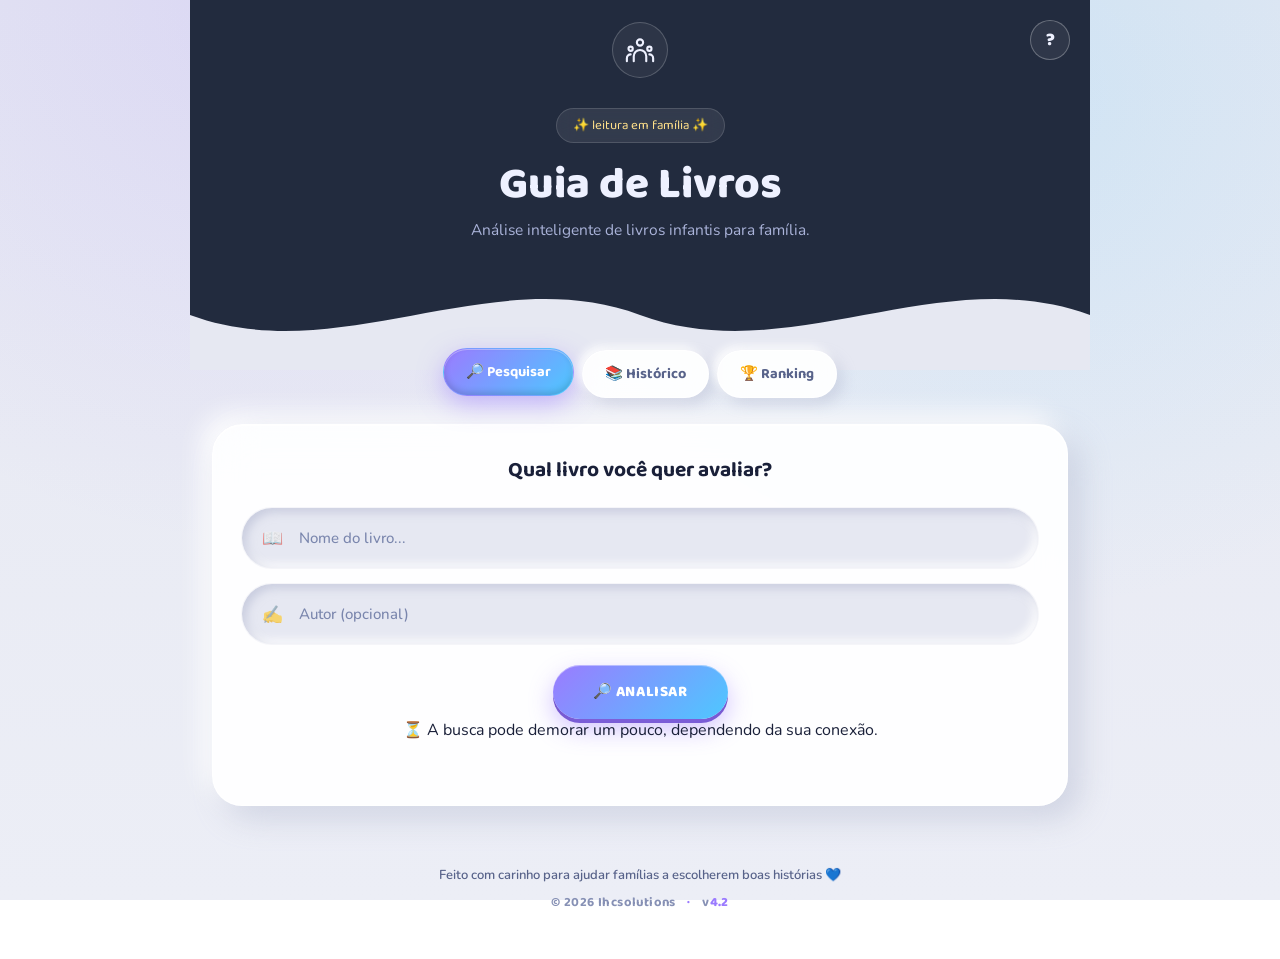
==== commit 4383fe6a: "Update index.html v4.3" ====
--- a/index.html
+++ b/index.html
@@ -7,7 +7,7 @@
 <link rel="preconnect" href="https://fonts.googleapis.com">
 <link rel="preconnect" href="https://fonts.gstatic.com" crossorigin>
 <link href="https://fonts.googleapis.com/css2?family=Baloo+2:wght@500;600;700;800&family=Nunito:wght@400;600;700;800&display=swap" rel="stylesheet">
-<link rel="stylesheet" href="style.css?v=4.2">
+<link rel="stylesheet" href="style.css?v=4.3">
 </head>
 <body>
 
@@ -56,15 +56,16 @@
 
         <div class="search-field">
           <span class="search-icon">📖</span>
-          <input id="input-titulo" type="text" placeholder="Nome do livro...">
+          <input id="input-titulo" type="text" placeholder="Nome do livro..." autocomplete="off">
         </div>
 
         <div class="search-field">
           <span class="search-icon">✍️</span>
-          <input id="input-autor" type="text" placeholder="Autor (opcional)">
+          <input id="input-autor" type="text" placeholder="Autor (opcional)" autocomplete="off">
         </div>
 
         <button id="btn-analisar" class="btn-primary">🔎 ANALISAR</button>
+        <p class="aviso-busca">⏳ A busca pode demorar um pouco, dependendo da sua conexão.</p>
         <p id="search-status" class="status"></p>
       </div>
 
@@ -118,10 +119,24 @@
     <p class="copyright">
       © <span id="copy-year"></span> Ihcsolutions
       <span class="dot">·</span>
-      v<span id="app-version">4.1</span>
+      v<span id="app-version">4.3</span>
     </p>
   </footer>
 
+</div>
+
+<!-- ============ OVERLAY DE BUSCA ============ -->
+<div class="overlay-busca hidden" id="overlay-busca">
+  <div class="overlay-card" role="dialog" aria-labelledby="overlay-titulo">
+    <div class="overlay-spinner" aria-hidden="true">
+      <div class="spinner-ring"></div>
+      <div class="spinner-icon">📖</div>
+    </div>
+    <h3 id="overlay-titulo">Analisando o livro...</h3>
+    <p class="overlay-etapa" id="overlay-etapa">🔎 Buscando o livro...</p>
+    <p class="overlay-livro" id="overlay-livro"></p>
+    <button class="overlay-cancelar" id="overlay-cancelar">Cancelar</button>
+  </div>
 </div>
 
 <!-- ============ MODAL SOBRE ============ -->
@@ -217,6 +232,6 @@
   </div>
 </div>
 
-<script src="app.js?v=4.2"></script>
+<script src="app.js?v=4.3"></script>
 </body>
 </html>
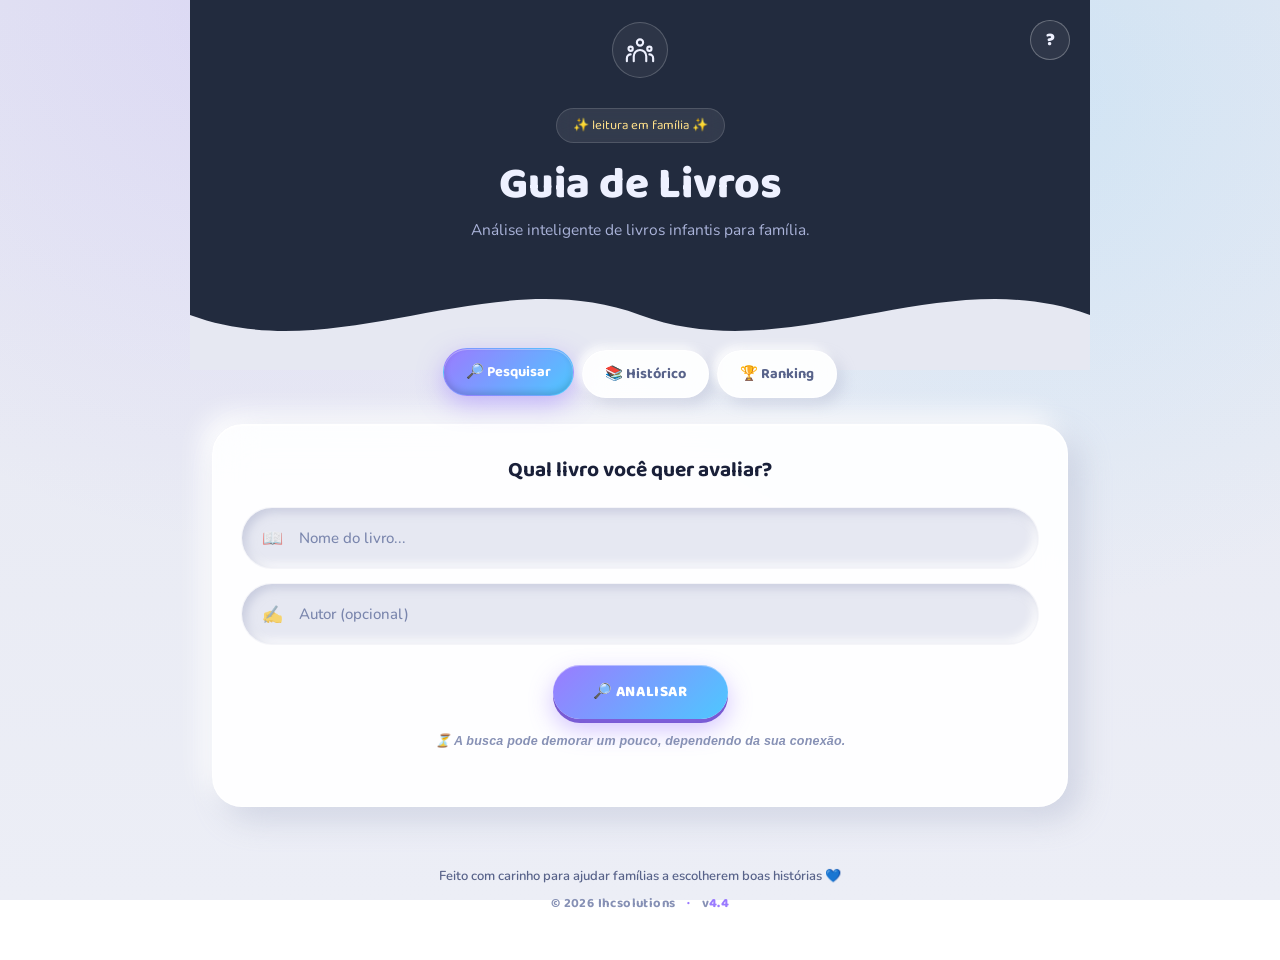
==== commit 0ed6b7f5: "Update index.html v4.5" ====
--- a/index.html
+++ b/index.html
@@ -7,7 +7,7 @@
 <link rel="preconnect" href="https://fonts.googleapis.com">
 <link rel="preconnect" href="https://fonts.gstatic.com" crossorigin>
 <link href="https://fonts.googleapis.com/css2?family=Baloo+2:wght@500;600;700;800&family=Nunito:wght@400;600;700;800&display=swap" rel="stylesheet">
-<link rel="stylesheet" href="style.css?v=4.3">
+<link rel="stylesheet" href="style.css?v=4.5">
 </head>
 <body>
 
@@ -119,7 +119,7 @@
     <p class="copyright">
       © <span id="copy-year"></span> Ihcsolutions
       <span class="dot">·</span>
-      v<span id="app-version">4.3</span>
+      v<span id="app-version">4.5</span>
     </p>
   </footer>
 
@@ -232,6 +232,6 @@
   </div>
 </div>
 
-<script src="app.js?v=4.3"></script>
+<script src="app.js?v=4.5"></script>
 </body>
 </html>
--- a/style.css
+++ b/style.css
@@ -1,8 +1,8 @@
 /* ============================================================
-   Guia de Livros — v4.2
-   Base: v4.1 + Ajustes de versão
+   Guia de Livros — v4.5
+   Base: v4.3 + Capa mobile em formato retrato/vertical
    ============================================================ */
-  
+
 :root{
   color-scheme: light;
   --bg-1: #E6E8F2;
@@ -64,7 +64,6 @@
   position: relative;
 }
 
-/* Botão "?" no canto */
 .btn-sobre{
   position: absolute;
   top: 20px;
@@ -230,13 +229,17 @@
 }
 .btn-primary:disabled{ opacity: 0.6; cursor: wait; }
 
-.status{ margin-top: 16px; font-size: 14px; color: var(--ink-dim); font-weight: 600; min-height: 20px; }
-
-.loading-etapa{
-  display: inline-block; font-weight: 700; color: var(--violet);
-  animation: pulse-text 1.6s ease-in-out infinite;
-}
-@keyframes pulse-text{ 0%, 100% { opacity: 1; } 50% { opacity: 0.55; } }
+/* Aviso abaixo do botão */
+.aviso-busca{
+  margin-top: 14px;
+  font-size: 12.5px;
+  color: var(--ink-soft);
+  font-weight: 600;
+  font-style: italic;
+  letter-spacing: 0.2px;
+}
+
+.status{ margin-top: 10px; font-size: 14px; color: var(--ink-dim); font-weight: 600; min-height: 20px; }
 
 /* Resultado */
 .resultado{ margin-top: 24px; }
@@ -562,6 +565,120 @@
 }
 footer .copyright .dot{ margin: 0 8px; color: var(--violet); }
 footer .copyright #app-version{ color: var(--violet); font-weight: 800; }
+
+/* ============================================================
+   OVERLAY DE BUSCA
+   ============================================================ */
+.overlay-busca{
+  position: fixed;
+  inset: 0;
+  background: rgba(12,19,48,0.78);
+  backdrop-filter: blur(10px);
+  -webkit-backdrop-filter: blur(10px);
+  z-index: 200;
+  display: flex;
+  align-items: center;
+  justify-content: center;
+  padding: 20px;
+  animation: fadeIn 0.2s ease;
+}
+.overlay-busca.hidden{ display: none; }
+
+.overlay-card{
+  background: var(--glass-strong);
+  border: 1.5px solid var(--glass-border);
+  border-radius: var(--r-lg);
+  padding: 36px 30px 28px;
+  max-width: 420px;
+  width: 100%;
+  text-align: center;
+  box-shadow: 0 24px 60px rgba(0,0,0,0.4),
+              inset 0 1px 0 rgba(255,255,255,0.9);
+  animation: slideUp 0.25s ease;
+}
+
+.overlay-spinner{
+  position: relative;
+  width: 90px;
+  height: 90px;
+  margin: 0 auto 22px;
+  display: flex;
+  align-items: center;
+  justify-content: center;
+}
+.spinner-ring{
+  position: absolute;
+  inset: 0;
+  border-radius: 50%;
+  border: 3px solid rgba(155,123,255,0.18);
+  border-top-color: var(--violet);
+  border-right-color: var(--cyan);
+  animation: girar 1.1s linear infinite;
+}
+.spinner-icon{
+  font-size: 34px;
+  animation: pulsar 1.6s ease-in-out infinite;
+}
+@keyframes girar{
+  from { transform: rotate(0deg); }
+  to   { transform: rotate(360deg); }
+}
+@keyframes pulsar{
+  0%, 100% { transform: scale(1);   opacity: 1;    }
+  50%      { transform: scale(1.12); opacity: 0.75; }
+}
+
+.overlay-card h3{
+  font-family: 'Baloo 2', sans-serif;
+  font-size: 20px;
+  font-weight: 700;
+  color: var(--ink);
+  margin-bottom: 14px;
+}
+.overlay-etapa{
+  font-size: 14.5px;
+  color: var(--violet);
+  font-weight: 700;
+  min-height: 22px;
+  margin-bottom: 10px;
+  animation: pulse-text 1.6s ease-in-out infinite;
+}
+.overlay-livro{
+  font-size: 12.5px;
+  color: var(--ink-soft);
+  font-style: italic;
+  margin-bottom: 22px;
+  min-height: 16px;
+}
+.overlay-cancelar{
+  font-family: 'Baloo 2', sans-serif;
+  font-weight: 700;
+  font-size: 13.5px;
+  color: var(--ink-dim);
+  background: rgba(255,255,255,0.7);
+  border: 1.5px solid var(--glass-border);
+  padding: 10px 26px;
+  border-radius: var(--r-pill);
+  cursor: pointer;
+  transition: all 0.15s;
+  box-shadow: 4px 4px 10px rgba(174,180,205,0.35),
+              -3px -3px 8px rgba(255,255,255,0.9);
+}
+.overlay-cancelar:hover{
+  color: var(--red);
+  border-color: rgba(255,90,95,0.4);
+  background: rgba(255,255,255,0.95);
+  transform: translateY(-1px);
+  box-shadow: 5px 5px 12px rgba(255,90,95,0.25),
+              -4px -4px 10px rgba(255,255,255,0.95);
+}
+
+@keyframes pulse-text{ 0%, 100% { opacity: 1; } 50% { opacity: 0.55; } }
+@keyframes fadeIn{ from { opacity: 0; } to { opacity: 1; } }
+@keyframes slideUp{
+  from { transform: translateY(20px); opacity: 0; }
+  to   { transform: translateY(0);    opacity: 1; }
+}
 
 /* ============================================================
    MODAL SOBRE
@@ -580,7 +697,6 @@
   overflow-y: auto;
   animation: fadeIn 0.18s ease;
 }
-@keyframes fadeIn{ from { opacity: 0; } to { opacity: 1; } }
 .modal-overlay.hidden{ display: none; }
 
 .modal-box{
@@ -593,10 +709,6 @@
               inset 0 1px 0 rgba(255,255,255,0.9);
   animation: slideUp 0.22s ease;
   overflow: hidden;
-}
-@keyframes slideUp{
-  from { transform: translateY(20px); opacity: 0; }
-  to { transform: translateY(0); opacity: 1; }
 }
 
 .modal-header{
@@ -610,6 +722,7 @@
   top: 0;
   backdrop-filter: blur(10px);
   -webkit-backdrop-filter: blur(10px);
+  z-index: 1;
 }
 .modal-header h2{
   font-family: 'Baloo 2', sans-serif;
@@ -658,12 +771,24 @@
 }
 .modal-section .crit-list{ margin-top: 4px; }
 
+/* ============================================================
+   RESPONSIVO
+   ============================================================ */
 @media (max-width: 640px){
   .hero{ padding: 18px 18px 0; }
   h1.title{ font-size: 34px; }
   .btn-sobre{ top: 14px; right: 14px; width: 36px; height: 36px; font-size: 16px; }
+
   .book-header{ grid-template-columns: 1fr; }
-  .cover{ aspect-ratio: 16/9; max-height: 180px; }
+
+  /* Capa mobile: formato retrato/vertical, menor, centralizada */
+  .cover{
+    aspect-ratio: 3 / 4;
+    max-height: none;
+    width: 60%;
+    margin: 0 auto 16px;
+  }
+
   .score-box{ flex-direction: column; align-items: flex-start; }
   .livro-item{ flex-direction: column; align-items: stretch; }
   .livro-item .acoes{ justify-content: flex-end; }
@@ -672,4 +797,7 @@
   .modal-overlay{ padding: 20px 12px; }
   .modal-body{ padding: 18px; }
   .modal-header{ padding: 16px 18px; }
-}
+  .overlay-card{ padding: 28px 22px 22px; }
+  .overlay-spinner{ width: 74px; height: 74px; margin-bottom: 18px; }
+  .spinner-icon{ font-size: 28px; }
+}
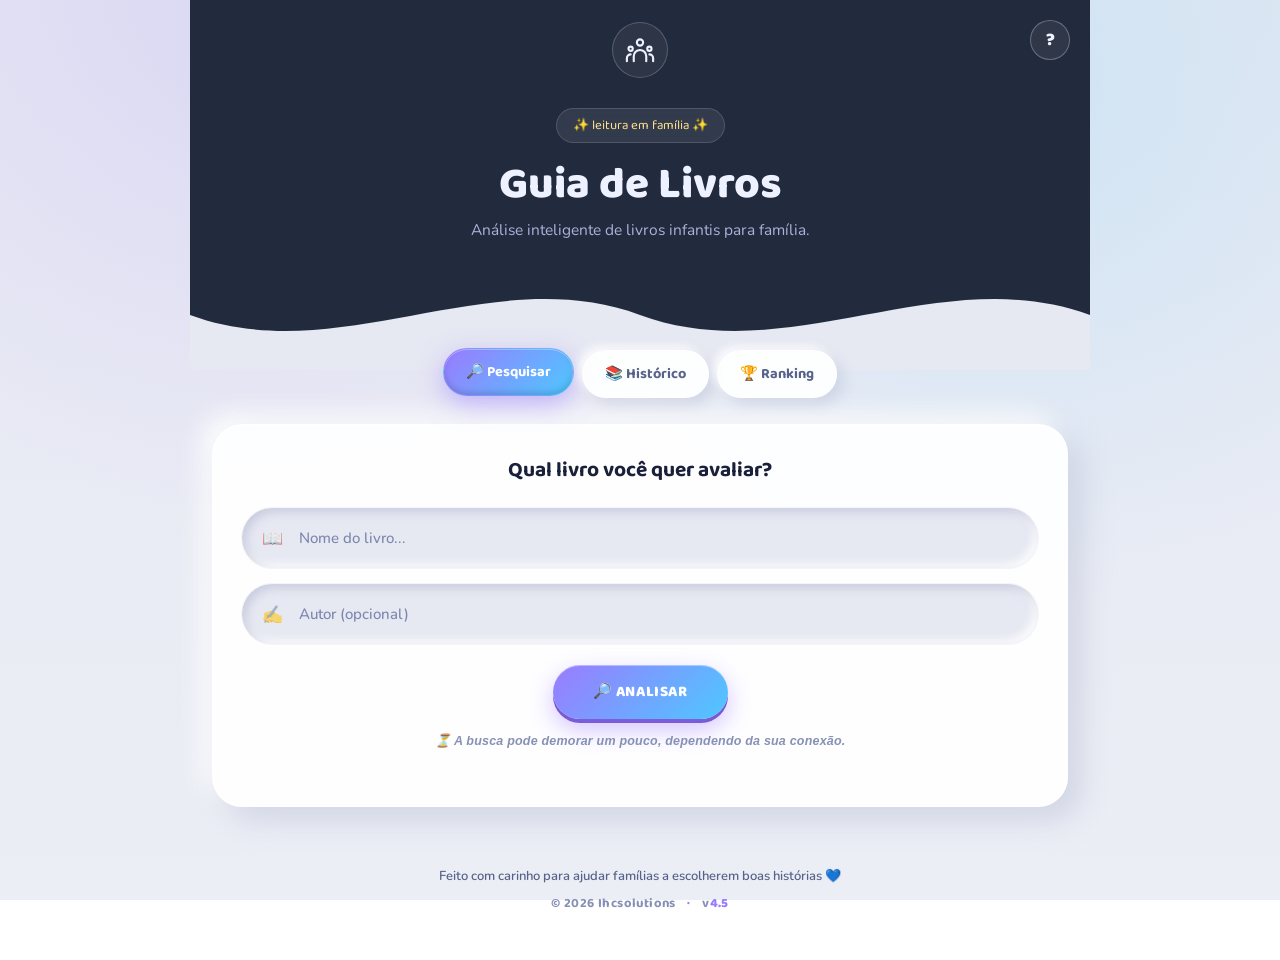
==== commit 6e83cdfb: "Atualizar o index.html V5.4" ====
--- a/index.html
+++ b/index.html
@@ -7,7 +7,7 @@
 <link rel="preconnect" href="https://fonts.googleapis.com">
 <link rel="preconnect" href="https://fonts.gstatic.com" crossorigin>
 <link href="https://fonts.googleapis.com/css2?family=Baloo+2:wght@500;600;700;800&family=Nunito:wght@400;600;700;800&display=swap" rel="stylesheet">
-<link rel="stylesheet" href="style.css?v=4.5">
+<link rel="stylesheet" href="style.css?v=5.4">
 </head>
 <body>
 
@@ -119,7 +119,7 @@
     <p class="copyright">
       © <span id="copy-year"></span> Ihcsolutions
       <span class="dot">·</span>
-      v<span id="app-version">4.5</span>
+      v<span id="app-version">5.4</span>
     </p>
   </footer>
 
@@ -166,10 +166,11 @@
 
       <div class="modal-section">
         <h3>⚙️ Confiabilidade da análise</h3>
-        <div class="crit-list">
-          <div class="crit-item"><div class="crit-main"><span class="label">🟢 Alta</span></div><div class="crit-fonte">Ficha editorial, sinopse e resenhas de várias fontes.</div></div>
-          <div class="crit-item"><div class="crit-main"><span class="label">🟡 Moderada</span></div><div class="crit-fonte">Algumas fontes, mas faltaram dados em critérios importantes.</div></div>
-          <div class="crit-item"><div class="crit-main"><span class="label">🔴 Baixa</span></div><div class="crit-fonte">Pouca informação disponível — resultado pode ser incompleto.</div></div>
+        <p class="modal-sub">Indica de onde vieram as informações: se a análise se apoiou em fontes externas reais ou principalmente no conhecimento próprio da IA.</p>
+        <div class="crit-list">
+          <div class="crit-item"><div class="crit-main"><span class="label">🟢 Alta</span></div><div class="crit-fonte">Achamos 10+ fontes externas e pelo menos 4 critérios têm evidência explícita. Pode confiar.</div></div>
+          <div class="crit-item"><div class="crit-main"><span class="label">🟡 Moderada</span></div><div class="crit-fonte">Achamos algumas fontes, mas parte da análise vem do conhecimento do modelo. Bom, mas vale conferir.</div></div>
+          <div class="crit-item"><div class="crit-main"><span class="label">🔴 Baixa</span></div><div class="crit-fonte">Pouca ou nenhuma fonte externa. A análise se apoia no que o modelo sabe. Verifique por conta própria.</div></div>
         </div>
       </div>
 
@@ -232,6 +233,6 @@
   </div>
 </div>
 
-<script src="app.js?v=4.5"></script>
+<script src="app.js?v=5.4"></script>
 </body>
-</html>
+</html>
--- a/style.css
+++ b/style.css
@@ -1,6 +1,6 @@
 /* ============================================================
    Guia de Livros — v4.5
-   Base: v4.3 + Capa mobile em formato retrato/vertical
+   Base: v4.5 + Capa mobile em formato retrato/vertical
    ============================================================ */
 
 :root{
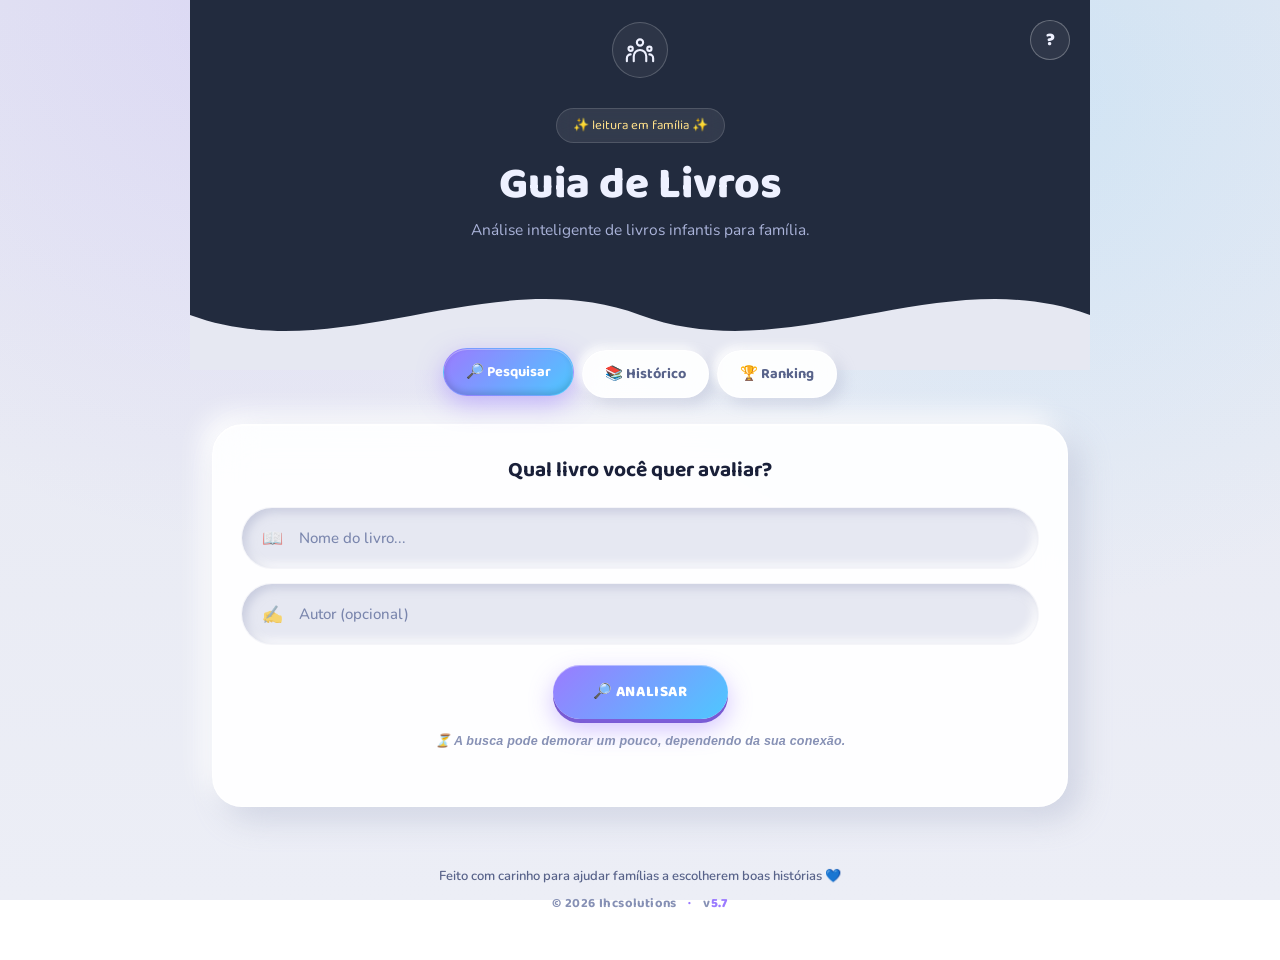
==== commit cc14be9e: "Update index.html 5.7" ====
--- a/index.html
+++ b/index.html
@@ -7,7 +7,7 @@
 <link rel="preconnect" href="https://fonts.googleapis.com">
 <link rel="preconnect" href="https://fonts.gstatic.com" crossorigin>
 <link href="https://fonts.googleapis.com/css2?family=Baloo+2:wght@500;600;700;800&family=Nunito:wght@400;600;700;800&display=swap" rel="stylesheet">
-<link rel="stylesheet" href="style.css?v=5.4">
+<link rel="stylesheet" href="style.css?v=5.7">
 </head>
 <body>
 
@@ -119,7 +119,7 @@
     <p class="copyright">
       © <span id="copy-year"></span> Ihcsolutions
       <span class="dot">·</span>
-      v<span id="app-version">5.4</span>
+      v<span id="app-version">5.7</span>
     </p>
   </footer>
 
@@ -166,11 +166,12 @@
 
       <div class="modal-section">
         <h3>⚙️ Confiabilidade da análise</h3>
-        <p class="modal-sub">Indica de onde vieram as informações: se a análise se apoiou em fontes externas reais ou principalmente no conhecimento próprio da IA.</p>
-        <div class="crit-list">
-          <div class="crit-item"><div class="crit-main"><span class="label">🟢 Alta</span></div><div class="crit-fonte">Achamos 10+ fontes externas e pelo menos 4 critérios têm evidência explícita. Pode confiar.</div></div>
-          <div class="crit-item"><div class="crit-main"><span class="label">🟡 Moderada</span></div><div class="crit-fonte">Achamos algumas fontes, mas parte da análise vem do conhecimento do modelo. Bom, mas vale conferir.</div></div>
-          <div class="crit-item"><div class="crit-main"><span class="label">🔴 Baixa</span></div><div class="crit-fonte">Pouca ou nenhuma fonte externa. A análise se apoia no que o modelo sabe. Verifique por conta própria.</div></div>
+        <p class="modal-sub">Indica quanta informação verídica foi encontrada para embasar a análise. Quanto mais fontes externas e critérios com fonte explícita, maior a confiabilidade.</p>
+        <div class="crit-list">
+          <div class="crit-item"><div class="crit-main"><span class="label">🟢 Alta</span></div><div class="crit-fonte">Achamos 5+ fontes externas e 3+ critérios com fonte explícita. Análise bem fundamentada.</div></div>
+          <div class="crit-item"><div class="crit-main"><span class="label">🟡 Moderada</span></div><div class="crit-fonte">Achamos 3+ fontes e 2+ critérios com fonte. Boa, mas com cobertura parcial.</div></div>
+          <div class="crit-item"><div class="crit-main"><span class="label">🔴 Baixa</span></div><div class="crit-fonte">Achamos pelo menos 1 fonte e 1 critério com fonte. Mínimo aceitável.</div></div>
+          <div class="crit-item"><div class="crit-main"><span class="label">⚫ Sem dados suficientes</span></div><div class="crit-fonte">Não encontramos fontes suficientes para confirmar a análise. Verifique por conta própria.</div></div>
         </div>
       </div>
 
@@ -233,6 +234,6 @@
   </div>
 </div>
 
-<script src="app.js?v=5.4"></script>
+<script src="app.js?v=5.7"></script>
 </body>
-</html>+</html>
--- a/style.css
+++ b/style.css
@@ -1,6 +1,6 @@
 /* ============================================================
-   Guia de Livros — v4.5
-   Base: v4.5 + Capa mobile em formato retrato/vertical
+   Guia de Livros — v5.7
+   Base: v4.5 + confiabilidade 4 níveis (nao_confiavel)
    ============================================================ */
 
 :root{
@@ -386,9 +386,14 @@
   padding: 5px 12px; border-radius: var(--r-pill);
   margin-bottom: 12px; border: 1px solid transparent;
 }
-.confiabilidade.alta     { background: linear-gradient(135deg, #d4f5e1, #a8e9c4); color: #14703a; }
-.confiabilidade.moderada { background: linear-gradient(135deg, #fff3c4, #ffe08a); color: #8a6100; }
-.confiabilidade.baixa    { background: linear-gradient(135deg, #ffd1d1, #ff9b9b); color: #a02020; }
+.confiabilidade.alta         { background: linear-gradient(135deg, #d4f5e1, #a8e9c4); color: #14703a; }
+.confiabilidade.moderada     { background: linear-gradient(135deg, #fff3c4, #ffe08a); color: #8a6100; }
+.confiabilidade.baixa        { background: linear-gradient(135deg, #ffd1d1, #ff9b9b); color: #a02020; }
+.confiabilidade.nao_confiavel {
+  background: rgba(140,150,180,0.20);
+  color: #4a5470;
+  border-color: rgba(140,150,180,0.35);
+}
 
 .toggle-btn{
   margin-top: 14px; width: 100%;
